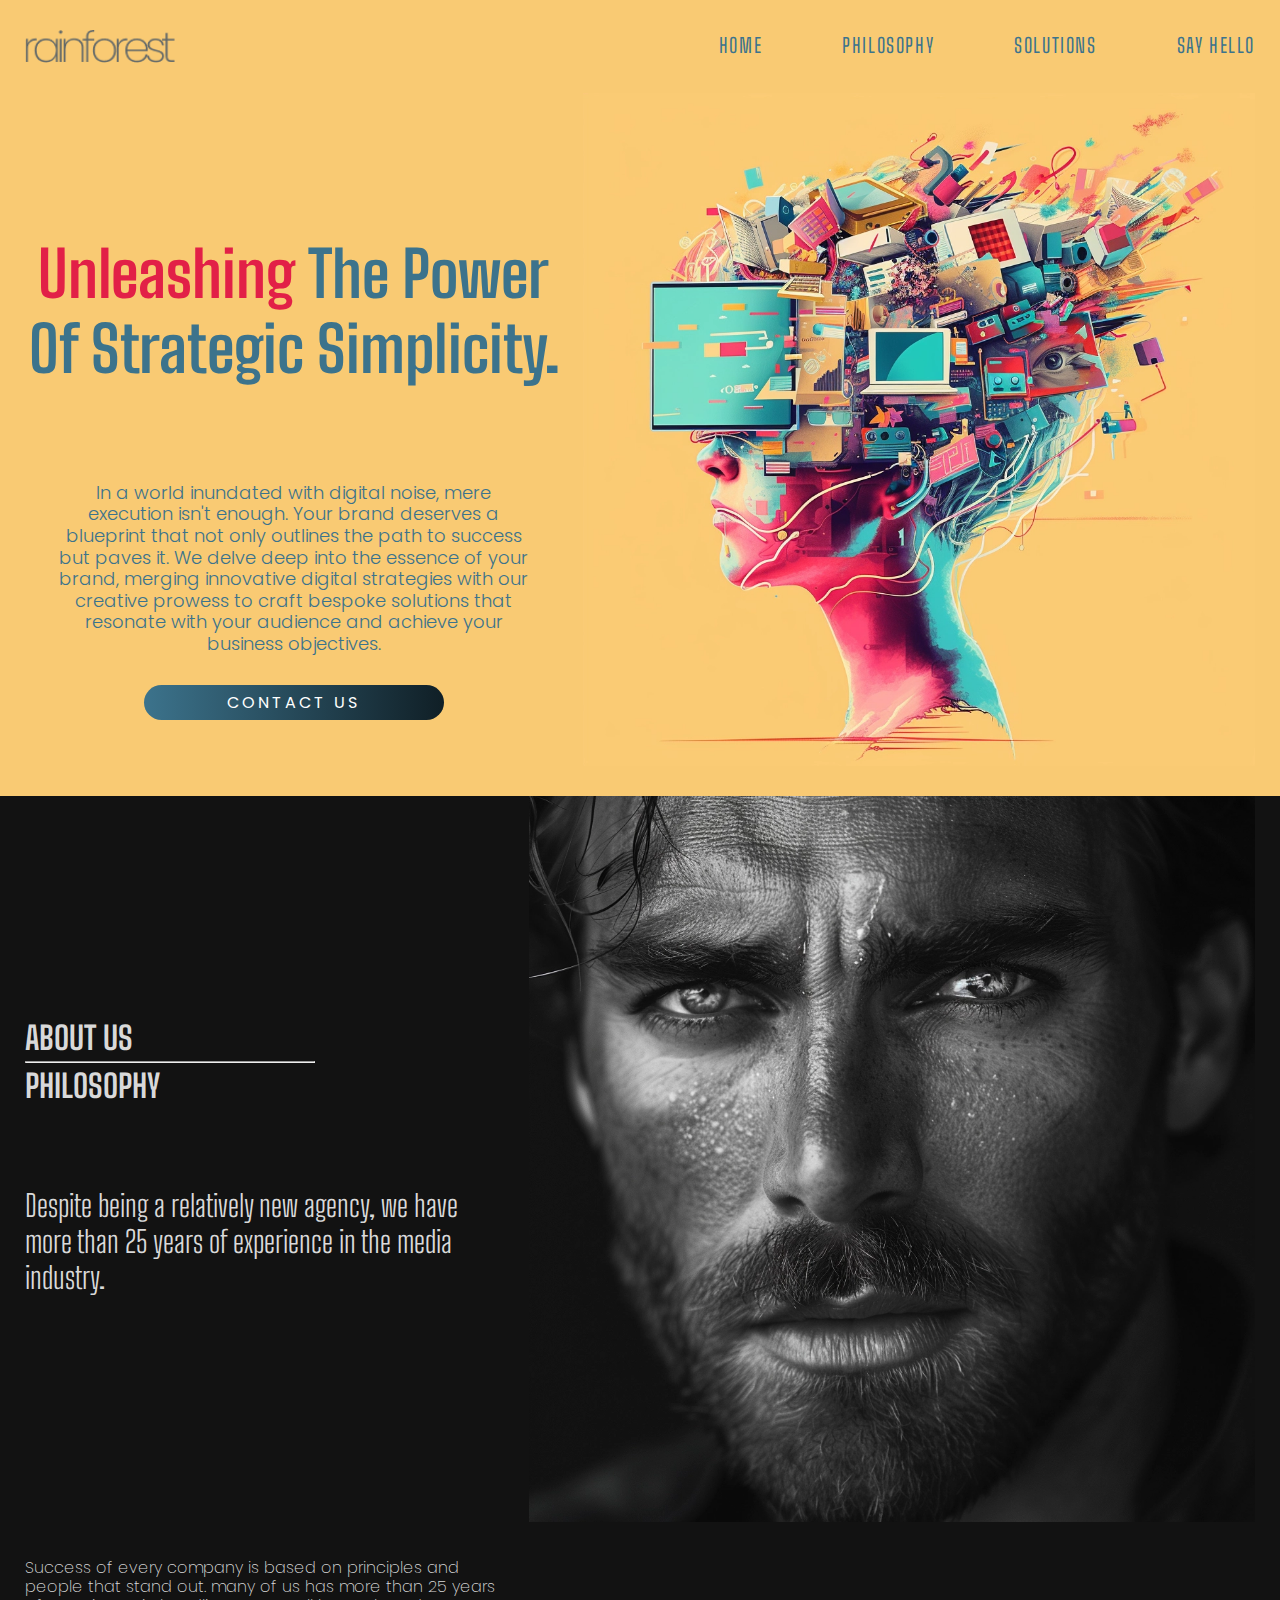
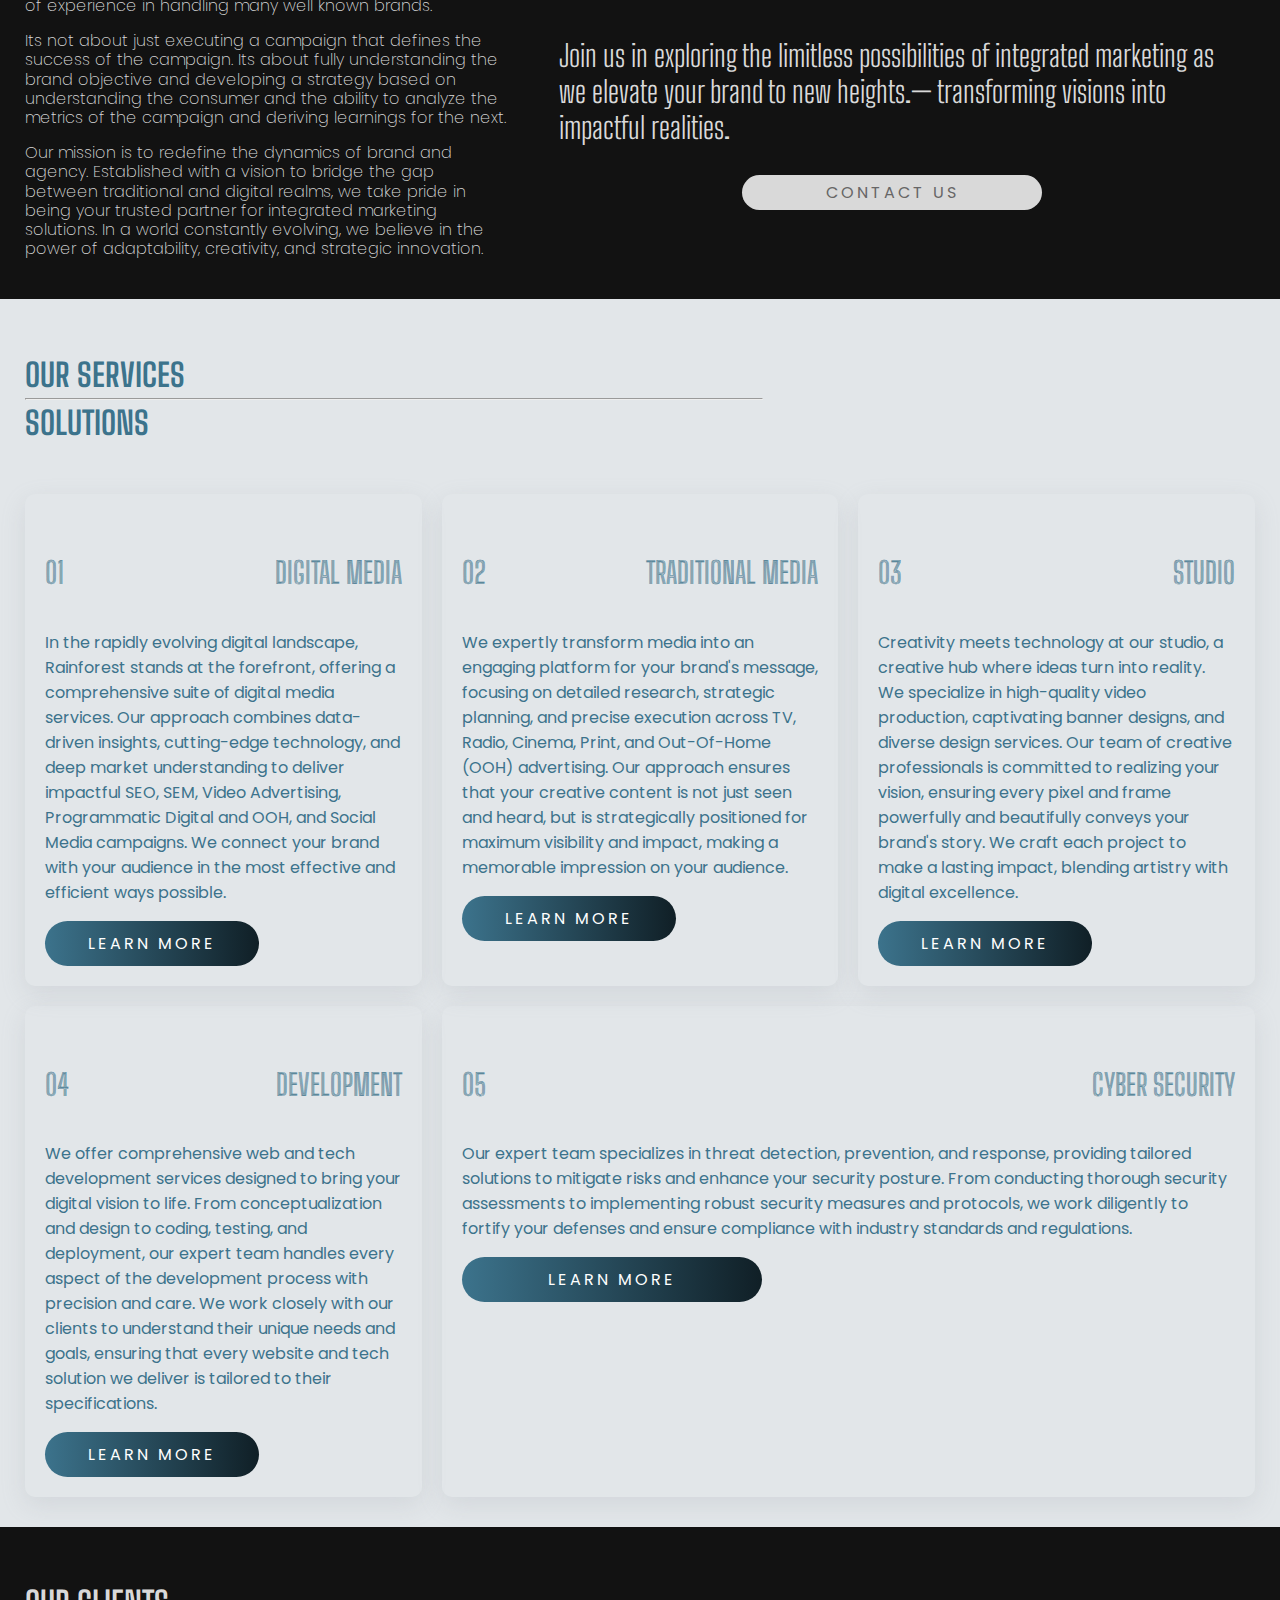
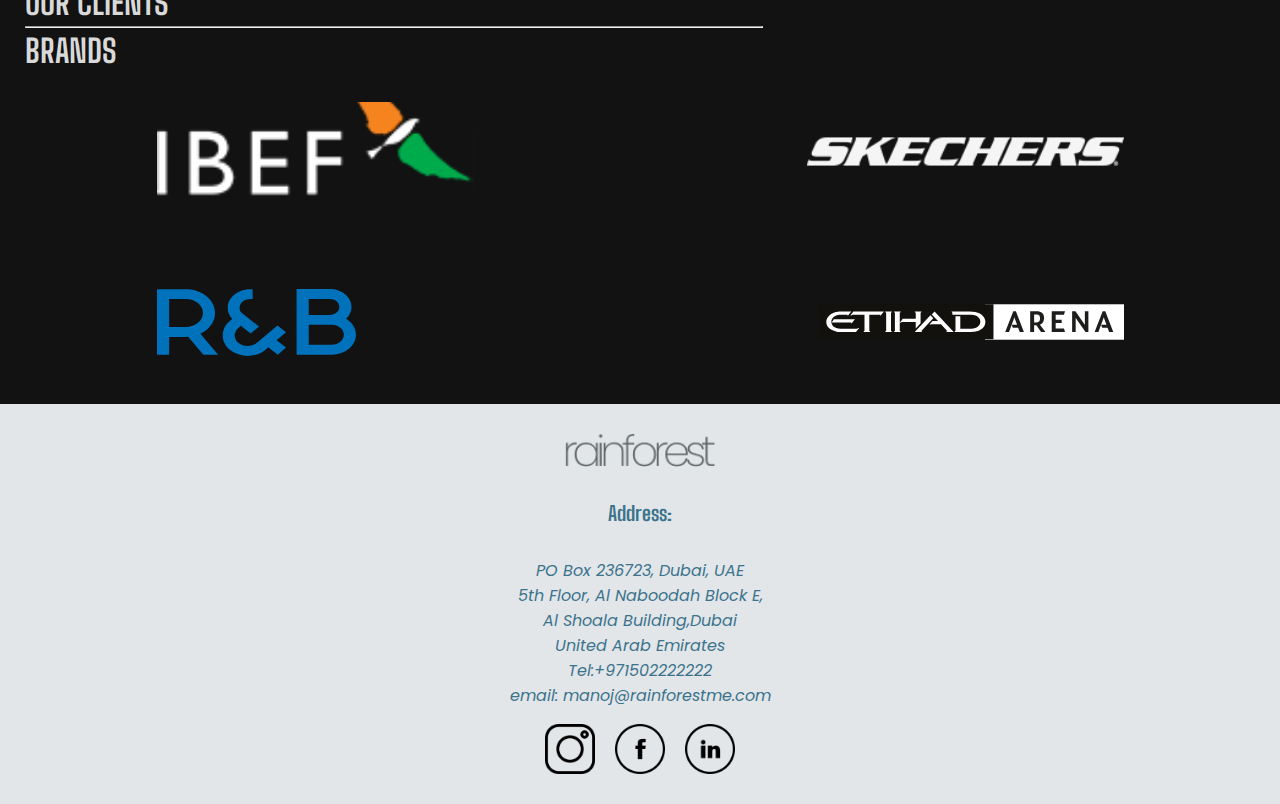
==== index.html @ cb3d77e9 "digital page has been updated" ====
<!DOCTYPE html>
<html lang="en">
  <head>
    <meta charset="UTF-8" />
    <meta name="viewport" content="width=device-width, initial-scale=1.0" />
    <title>Rainforest Agency</title>
    <link rel="stylesheet" href="style.css" />
    <script src="app.js" defer></script>
    <link rel="preconnect" href="https://fonts.googleapis.com" />
    <link rel="preconnect" href="https://fonts.gstatic.com" crossorigin />
    <link
      href="https://fonts.googleapis.com/css2?family=Big+Shoulders+Inline+Display:wght@100..900&family=Big+Shoulders+Stencil+Display:wght@100..900&family=Big+Shoulders+Text:wght@100..900&family=Poppins:ital,wght@0,100;0,200;0,300;0,400;0,500;0,600;0,700;0,800;0,900;1,100;1,200;1,300;1,400;1,500;1,600;1,700;1,800;1,900&display=swap"
      rel="stylesheet"
    />
  </head>
  <body>
    <section id="home-page">
      <nav class="header">
        <div class="logo">
          <img src="images/rainforestlogo.png" alt="Rainforest Agency Logo" />
        </div>
        <div class="navigation">
          <ul class="list">
            <li class="active"><a href="#home-page">Home</a></li>
            <li><a href="#about-page">Philosophy</a></li>
            <li><a href="#service-page">Solutions</a></li>
            <li><a href="#contact-page">Say Hello</a></li>
          </ul>
          <div class="action">
            <img class="menu" src="images/menu.png" alt="Menu Icon" />
            <img class="close" src="images/close.png" alt="Close Icon" />
          </div>
        </div>
      </nav>
      <main class="hero">
        <h1>
          <span class="special">unleashing</span> the power of strategic
          simplicity.
        </h1>
        <div class="hero-image">
          <img
            src="images/Hero.webp"
            alt="digital artistic head image of a person  in dark yellow background"
          />
        </div>
        <div class="hero-content">
          <p>
            In a world inundated with digital noise, mere execution isn't
            enough. Your brand deserves a blueprint that not only outlines the
            path to success but paves it. We delve deep into the essence of your
            brand, merging innovative digital strategies with our creative
            prowess to craft bespoke solutions that resonate with your audience
            and achieve your business objectives.
          </p>
          <a
            href="mailto:manoj@rainforestme.com,arun@rainforestme.com"
            class="btn"
            >Contact Us
          </a>
        </div>
      </main>
    </section>
    <section id="about-page">
      <div class="heading">
        <h2 class="subHeading">About Us</h2>
        <hr />
        <h3 class="subHeading1">PHILOSOPHY</h3>
      </div>

      <p class="boldPara paragraph paraOne">
        Despite being a relatively new agency, we have more than 25 years of
        experience in the media industry.
      </p>
      <div class="faceImage">
        <img src="images/profileabout.webp" alt="" />
      </div>
      <div class="left-content">
        <p class="noramlPara paragraph">
          Success of every company is based on principles and people that stand
          out. many of us has more than 25 years of experience in handling many
          well known brands.
        </p>
        <p class="noramlPara paragraph">
          Its not about just executing a campaign that defines the success of
          the campaign. Its about fully understanding the brand objective and
          developing a strategy based on understanding the consumer and the
          ability to analyze the metrics of the campaign and deriving learnings
          for the next.
        </p>
        <p class="noramlPara paragraph">
          Our mission is to redefine the dynamics of brand and agency.
          Established with a vision to bridge the gap between traditional and
          digital realms, we take pride in being your trusted partner for
          integrated marketing solutions. In a world constantly evolving, we
          believe in the power of adaptability, creativity, and strategic
          innovation.
        </p>
      </div>
      <div class="right-para">
        <p class="boldPara paragraph paraTwo">
          Join us in exploring the limitless possibilities of integrated
          marketing as we elevate your brand to new heights.— transforming
          visions into impactful realities.
        </p>
        <a
          href="mailto:manoj@rainforestme.com,arun@rainforestme.com"
          class="btn light aboutBtn"
          >Contact Us
        </a>
      </div>
    </section>
    <section id="service-page">
      <div class="heading sheading">
        <h2 class="subHeading">Our Services</h2>
        <hr />
        <h3 class="subHeading1">solutions</h3>
      </div>
      <div class="service digital">
        <h4><span>01</span> <span>Digital Media</span></h4>
        <p>
          In the rapidly evolving digital landscape, Rainforest stands at the
          forefront, offering a comprehensive suite of digital media services.
          Our approach combines data-driven insights, cutting-edge technology,
          and deep market understanding to deliver impactful SEO, SEM, Video
          Advertising, Programmatic Digital and OOH, and Social Media campaigns.
          We connect your brand with your audience in the most effective and
          efficient ways possible.
        </p>
        <a href="digital.html" class="btn btn-service">Learn More</a>
      </div>
      <div class="service traditional">
        <h4><span>02</span> <span>Traditional Media</span></h4>
        <p>
          We expertly transform media into an engaging platform for your brand's
          message, focusing on detailed research, strategic planning, and
          precise execution across TV, Radio, Cinema, Print, and Out-Of-Home
          (OOH) advertising. Our approach ensures that your creative content is
          not just seen and heard, but is strategically positioned for maximum
          visibility and impact, making a memorable impression on your audience.
        </p>
        <a href="traditional.html" class="btn btn-service">Learn More</a>
      </div>
      <div class="service studio">
        <h4><span>03</span> <span>Studio</span></h4>
        <p>
          Creativity meets technology at our studio, a creative hub where ideas
          turn into reality. We specialize in high-quality video production,
          captivating banner designs, and diverse design services. Our team of
          creative professionals is committed to realizing your vision, ensuring
          every pixel and frame powerfully and beautifully conveys your brand's
          story. We craft each project to make a lasting impact, blending
          artistry with digital excellence.
        </p>
        <a href="studio.html" class="btn btn-service">Learn More</a>
      </div>
      <div class="service development">
        <h4><span>04</span> <span>Development</span></h4>
        <p>
          We offer comprehensive web and tech development services designed to
          bring your digital vision to life. From conceptualization and design
          to coding, testing, and deployment, our expert team handles every
          aspect of the development process with precision and care. We work
          closely with our clients to understand their unique needs and goals,
          ensuring that every website and tech solution we deliver is tailored
          to their specifications.
        </p>
        <a href="development.html" class="btn btn-service">Learn More</a>
      </div>
      <div class="service cyber">
        <h4><span>05</span> <span>Cyber Security</span></h4>
        <p>
          Our expert team specializes in threat detection, prevention, and
          response, providing tailored solutions to mitigate risks and enhance
          your security posture. From conducting thorough security assessments
          to implementing robust security measures and protocols, we work
          diligently to fortify your defenses and ensure compliance with
          industry standards and regulations.
        </p>
        <a href="cyber.html" class="btn btn-service">Learn More</a>
      </div>
    </section>
    <section id="client-page">
      <h2 class="subHeading">Our Clients</h2>
      <hr />
      <h3 class="subHeading1">Brands</h3>
      <div class="images">
        <img src="images/IBEF.svg" alt="ibef logo" />
        <img src="images/Skechers.svg" alt="sketchers logo" />
        <img src="images/R&B.svg" alt="R&B logo" />
        <img src="images/E Arena.svg" alt="etihad Arena logo" />
      </div>
    </section>
    <footer id="contact-page">
      <div class="logo">
        <img src="images/rainforestlogo.png" alt="Rainforest Agency Logo" />
      </div>
      <address>
        <h5>Address:</h5>
        <p>
          PO Box 236723, Dubai, UAE<br />
          5th Floor, Al Naboodah Block E,<br />
          Al Shoala Building,Dubai<br />
          United Arab Emirates<br />
          Tel:+971502222222<br />
          email: manoj@rainforestme.com
        </p>
      </address>
      <div class="social">
        <img src="images/instagram.png" alt="Instagram icon " />
        <img src="images/facebook.png" alt="facebook icon" />
        <img src="images/linkedin.png" alt="linkedIn icon" />
      </div>
    </footer>
  </body>
</html>
---- style.css ----
:root {
  --homePageBgClr: #f9ca73;
  --primaryffClr: #3c738c;
  --generalBgClr: #e2e6e9;
  --buttonClr: linear-gradient(90deg, #3c738c, #101f26);
  --spacialffClr: #763f41;
  --aboutffClr: #d9d9d9;
  --aboutBgClr: #121212;
  --newPageBg: #222529;
  --newPageBgVar: #272a2d;
  --newGreen: #0bc5af;
}

*,
*::after,
*::before {
  box-sizing: border-box;
  /* border: 1px solid red; */
}

html {
  scroll-behavior: smooth;
  font-size: 62.5%;
}

body {
  font-family: "Poppins", sans-serif;
  font-size: 1.6rem;
  color: var(--primaryffClr);
  margin: 0;
  padding: 0;
}

img {
  width: 100%;
  max-width: 100%;
  display: block;
  height: auto;
}

h1,
h2,
h3,
h4,
h5 {
  font-family: "Big Shoulders Text", sans-serif;
}
/* header section*/

#home-page {
  background-color: var(--homePageBgClr);
  padding: 3rem 2.5rem;
}

.close {
  display: none;
}

.logo img {
  width: 15rem;
  filter: invert(0.7);
}

.menu,
.close {
  width: 3rem;
  filter: invert(0.7);
}
.header {
  display: flex;
  justify-content: space-between;
  align-items: center;
}

/*navigation section*/

.list {
  display: flex;
  list-style: none;
  flex-direction: column;
  align-items: center;
  justify-content: center;
  gap: 2.5rem;
  margin: 0;
  padding: 0;
  position: fixed;
  width: 50%;
  height: 100vh;
  top: 0;
  right: 0;
  z-index: 2;
  background-color: var(--generalBgClr);
  right: -50%;
  transition: 0.5s ease-in-out;
}

.list li a {
  text-decoration: none;
  text-transform: uppercase;
  color: var(--primaryffClr);
  font-family: "Big Shoulders Text", sans-serif;
  font-weight: 400;
  font-size: 2rem;
  letter-spacing: 1.6px;
}

.open .list {
  transform: translateX(-100%);
}

.open .action .menu {
  display: none;
}

.open .action .close {
  display: flex;
  position: fixed;
  z-index: 2;
  right: 3rem;
  top: 3rem;
}

/* hero section */
.hero {
  display: grid;
  grid-template-columns: 1fr;
  gap: 2rem;
  margin-top: 3rem;
  justify-content: center;
  align-items: center;
}

.hero h1 {
  font-size: 3rem;
  text-align: center;
  text-transform: capitalize;
}

.hero p {
  text-align: center;
  font-size: 1.6rem;
  line-height: 1.2;
  font-weight: 300;
}

.special {
  color: #e22047;
}

.btn {
  display: block;
  margin: 0 auto;
  text-align: center;
  text-decoration: none;
  text-transform: uppercase;
  background: var(--buttonClr);
  border-radius: 5rem;
  padding: 0.5rem 2rem;
  color: #fff;
  width: 100%;
  max-width: 30rem;
  letter-spacing: 0.3rem;
}

/* aboutUs - section */

#about-page {
  padding: 0 2.5rem 2.5rem 2.5rem;
  background-color: var(--aboutUsBgClr);
  color: var(--aboutffClr);
  background-color: var(--aboutBgClr);
  display: grid;
  grid-template-columns: 1fr;
}

.light {
  background: var(--aboutffClr);
  color: #676666;
}
.subHeading {
  margin-bottom: 0;
  text-transform: uppercase;
  font-size: 3.2rem;
}
hr {
  margin: 4px 0;
  width: 60%;
}

.subHeading1 {
  margin-top: 0;
  text-transform: uppercase;
  font-size: 3.2rem;
}

.boldPara {
  font-size: 2.4rem;
  font-weight: 300;
  line-height: 1.2;
  font-family: "Big Shoulders Text", sans-serif;
}

.noramlPara {
  font-size: 1.6rem;
  line-height: 1.2;
  font-weight: 200;
}

/* services section */

#service-page {
  padding: 3rem 2.5rem;
  background-color: var(--generalBgClr);
}
.service {
  /* box-shadow: #b5daeb 2.4px 2.4px 3.2px; */
  box-shadow: rgba(149, 157, 165, 0.2) 0px 8px 24px;
  padding: 2rem;
  border-radius: 10px;
}
.service h4 {
  font-size: 3rem;
  text-transform: uppercase;
  font-family: "Big Shoulders Inline Display", sans-serif;
  display: flex;
  justify-content: space-between;
  align-items: center;
  font-weight: 600;
}
.btn-service {
  margin-left: 0;
  padding: 1rem 1.5rem;
}

/* clients section */

#client-page {
  padding: 3rem 2.5rem;
  background-color: var(--aboutBgClr);
  color: var(--aboutffClr);
}
.images {
  display: grid;
  grid-template-columns: 1fr;
  align-items: center;
  justify-content: center;

  gap: 7rem;
}
.images img {
  max-width: 317px;
  justify-self: center;
}

/* footer section */
footer {
  text-align: center;
  padding: 3rem 2.5rem;
  background-color: var(--generalBgClr);
}
.digitalPage footer {
  background-color: var(--newPageBgVar);
}
.logo img {
  margin: 0 auto;
  position: relative;
  z-index: 1;
}

h5 {
  font-size: 2rem;
  font-style: normal;
}

.social {
  display: flex;
  justify-content: center;
  gap: 2rem;
}

.social img {
  width: 50px;
}

/* digital marketing services page  */

/* Page header */
.digitalPage {
  background-color: var(--newPageBg);
  padding: 3rem 2.5rem;
  color: var(--aboutffClr);
}
/* Digital Page */

#digital {
  padding-top: 3rem 2.5rem;
}
.intro {
  display: grid;
  grid-template-columns: 1fr;
}
.intro .num {
  font-size: 9rem;
  font-family: "Big Shoulders Inline Display", sans-serif;
  color: var(--newGreen);
}
.intro .main-h1 {
  display: block;
  font-size: 3.2rem;
}
.intro .para {
  font-size: 1.6rem;
}
.digi-img img {
  border-radius: 0 0 50% 50%;
  border: 1rem solid var(--generalBgClr);
}
#digital hr {
  width: 100%;
  height: 18px;
  border: 0;
  background-color: var(--newGreen);
  border-radius: 10px;
  margin-top: 3rem;
}
.contents {
  display: grid;
  grid-template-columns: 1fr;
  gap: 2rem;
}
.page-subHeading img {
  width: 70px;
  fill: var(--newGreen);
}
.page-subHeading {
  display: flex;
  gap: 3rem;
}
.content {
  background-color: var(--newPageBgVar);
  display: flex;
  flex-direction: column;
  gap: 2rem;
  padding: 1.5rem;
}

/* Traditional advertising services page  */

/* Page header */
.traditionalPage {
  background-color: var(--generalBgClr);
  padding: 3rem 2.5rem;
}

/* Traditional  Page */
#traditionalPage {
  padding-top: 3rem;
  display: grid;
  grid-template-columns: 1fr;
}
.btn-back {
  grid-row: 5/6;
  margin: 2rem auto;
}
.traditional-subHeading img {
  width: 6rem;
}
.traditional-content {
  box-shadow: rgba(149, 157, 165, 0.2) 0px 8px 24px;
  padding: 2rem;
}
.traditional-subHeading {
  display: flex;
  gap: 2rem;
}
#traditionalPage h1 {
  display: flex;
  justify-content: space-between;
}

/* studio page section */
/* Page header */
.studioPage {
  background-color: var(--generalBgClr);
  padding: 3rem 2.5rem;
}

/* Studio Page */
#studio {
  padding-top: 3rem;
  display: grid;
  grid-template-columns: 1fr;
}
.btn-back {
  grid-row: 5/6;
  margin: 2rem auto;
}

.studio-content {
  box-shadow: rgba(149, 157, 165, 0.2) 0px 8px 24px;
  padding: 2rem;
}

#studio h1 {
  display: flex;
  justify-content: space-between;
}

/* tech development section */

/* Page header */
.developmentPage {
  background-color: var(--generalBgClr);
  padding: 3rem 2.5rem;
}

/* techdevlopment page */
#development {
  padding-top: 3rem;
  display: grid;
  grid-template-columns: 1fr;
}
.btn-back {
  grid-row: 5/6;
  margin: 2rem auto;
}

.development-content {
  box-shadow: rgba(149, 157, 165, 0.2) 0px 8px 24px;
  padding: 2rem;
}

#development h1 {
  display: flex;
  justify-content: space-between;
}

/* cyber security page  */
/* Page header */
.cyberPage {
  background-color: var(--generalBgClr);
  padding: 3rem 2.5rem;
}

/* techdevlopment page */
#cyber {
  padding-top: 3rem;
  display: grid;
  grid-template-columns: 1fr;
}
.btn-back {
  grid-row: 5/6;
  margin: 2rem auto;
}

.cyber-content {
  box-shadow: rgba(149, 157, 165, 0.2) 0px 8px 24px;
  padding: 2rem;
}

#cyber h1 {
  display: flex;
  justify-content: space-between;
}
/* media queries */

@media screen and (min-width: 768px) {
  /* hero section */
  .action .menu {
    display: none;
  }
  .hero-image {
    max-width: 70%;
    margin: 0 auto;
  }
  .list {
    flex-direction: row;
    align-items: center;
    justify-content: center;
    gap: 2.5rem;
    margin: 0;
    padding: 0;
    position: static;
    width: 100%;
    height: 0;
    background-color: transparent;
  }
  .digitalPage .list li a {
    color: var(--newGreen);
  }
  .hero h1 {
    font-size: 4.5rem;
  }
  .hero p {
    font-size: 1.8rem;
    padding: 3rem;
    margin: 0;
  }
  /* about section */
  #about-page {
    grid-template-columns: 1fr 1.5fr;
    gap: 2rem;
  }
  .faceImage {
    grid-column: 2/3;
    grid-row: 1/3;
  }
  .aboutBtn {
    grid-column: 1/2;
    grid-row: 3/4;
  }
  .boldPara {
    font-size: 3rem;
  }
  .right-para {
    align-self: center;
  }
  /* services section */
  #service-page {
    display: grid;
    grid-template-columns: repeat(2, 1fr);
    gap: 2rem;
  }
  .sheading {
    grid-column: 1/-1;
  }

  .cyber {
    grid-column: 1/-1;
  }
  /* client section */

  .images {
    display: grid;
    grid-template-columns: repeat(2, 1fr);
  }
  /* digital marketing services 768px size */
  .intro {
    grid-template-columns: 1fr 1fr;
    gap: 2rem;
  }
  .para {
    grid-column: 1/2;
    justify-content: center;
    align-items: center;
  }
  .digi-img {
    grid-column: 2/3;
    grid-row: 1/3;
    padding-top: 5rem;
  }
  .digi-img img {
    border-radius: 0 100px 0 100px;
    border: 1rem solid var(--generalBgClr);
  }

  .contents {
    grid-template-columns: 1fr 1fr;
    margin-top: 3rem;
  }
  .analytics {
    grid-column: 1/-1;
  }

  /* traditional media page 768px */
  #traditionalPage {
    grid-template-columns: 1fr 1fr;
    grid-template-rows: 0.3fr, 1fr, 5fr 1fr;
    gap: 2rem;
  }
  #traditional p {
    grid-column: 1/2;
  }
  .traditional-img {
    grid-column: 2/3;
    grid-row: 1/3;
  }
  .traditional-contents {
    grid-column: 1/-1;
    grid-row: 3/4;
    display: grid;
    grid-template-columns: repeat(2, 1fr);
    gap: 2rem;
  }

  #traditional btn {
    grid-column: 1/-1;
  }
  .print {
    grid-column: 1/-1;
  }
  /* studio page 768px */
  #studio-page {
    grid-template-columns: 1fr 1fr;
  }
}

@media screen and (min-width: 1024px) {
  /* navigation */
  .list {
    gap: 8rem;
  }
  .hero {
    grid-template-columns: 1fr 1.25fr;
  }
  .hero h1 {
    font-size: 6.3rem;
    margin: 5rem auto;
  }
  .hero-image {
    grid-column: 2/3;
    grid-row: 1/3;
    max-width: 100%;
  }
  .btn {
    width: 60%;
  }
  /* digital marketing services 1240px size */
  .intro h1 {
    padding-top: 2rem;
  }
  .contents {
    grid-template-columns: 1fr 1fr 1fr;
    margin-top: 3rem;
  }

  .pooh {
    grid-column: 1/-1;
    grid-row: 2/3;
  }
  .analytics {
    grid-column: 3/4;
    grid-row: 3/4;
  }

  /* aboutus section */
  .right-para {
    padding-inline: 3rem;
  }
  /* traditional media 1240px */
  .traditional-contents {
    grid-column: 1/-1;
    grid-row: 3/4;
    display: grid;
    grid-template-columns: repeat(3, 1fr);
    grid-template-rows: 1fr 1fr;
    gap: 2rem;
  }
  .print {
    grid-column: 2/4;
    grid-row: 2/3;
  }
  .digi-img {
    /* max-width: 80%; */
    margin: 0 auto;
  }
  .digi-para {
    font-size: 1.4rem;
  }
}

@media screen and (min-width: 1240px) {
  /* hero section */
  .hero h1 {
    align-self: end;
    margin-bottom: 0;
  }
  .hero p {
    align-self: start;
  }
  /* about US section */
  .heading {
    align-self: end;
  }
  /* services section */
  #service-page {
    grid-template-columns: repeat(3, 1fr);
  }
  .cyber {
    grid-column: 2/4;
    grid-row: 3/4;
  }
}

@media screen and (min-width: 1440px) {
  /* hero section */
  .hero-content {
    align-self: start;
    margin-top: 0;
  }
  /* digital marketing page */
  .contents {
    grid-template-columns: repeat(4, 1fr);
  }
  .pooh {
    grid-column: 1/3;
    grid-row: 2/3;
  }
  .analytics {
    grid-column: 4/5;
    grid-row: 2/3;
  }
  .intro h1 {
    align-self: end;
  }
}
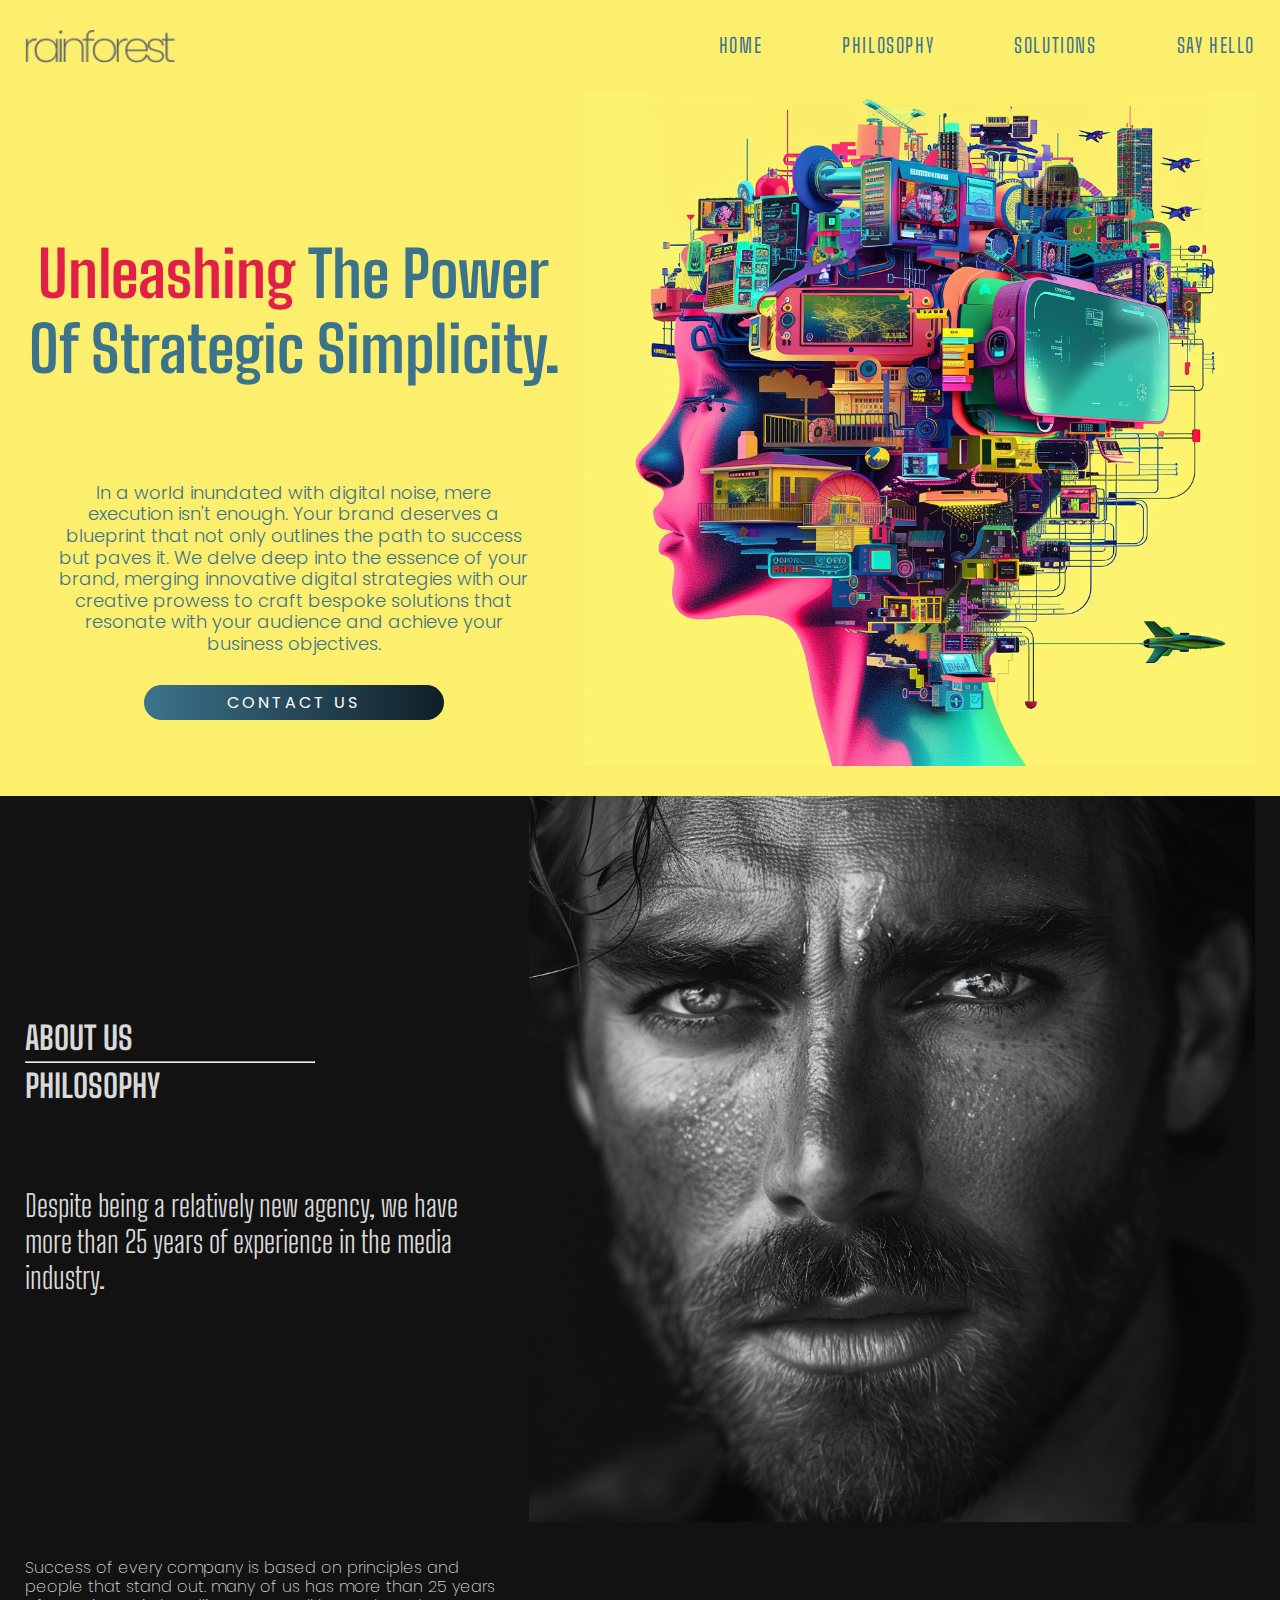
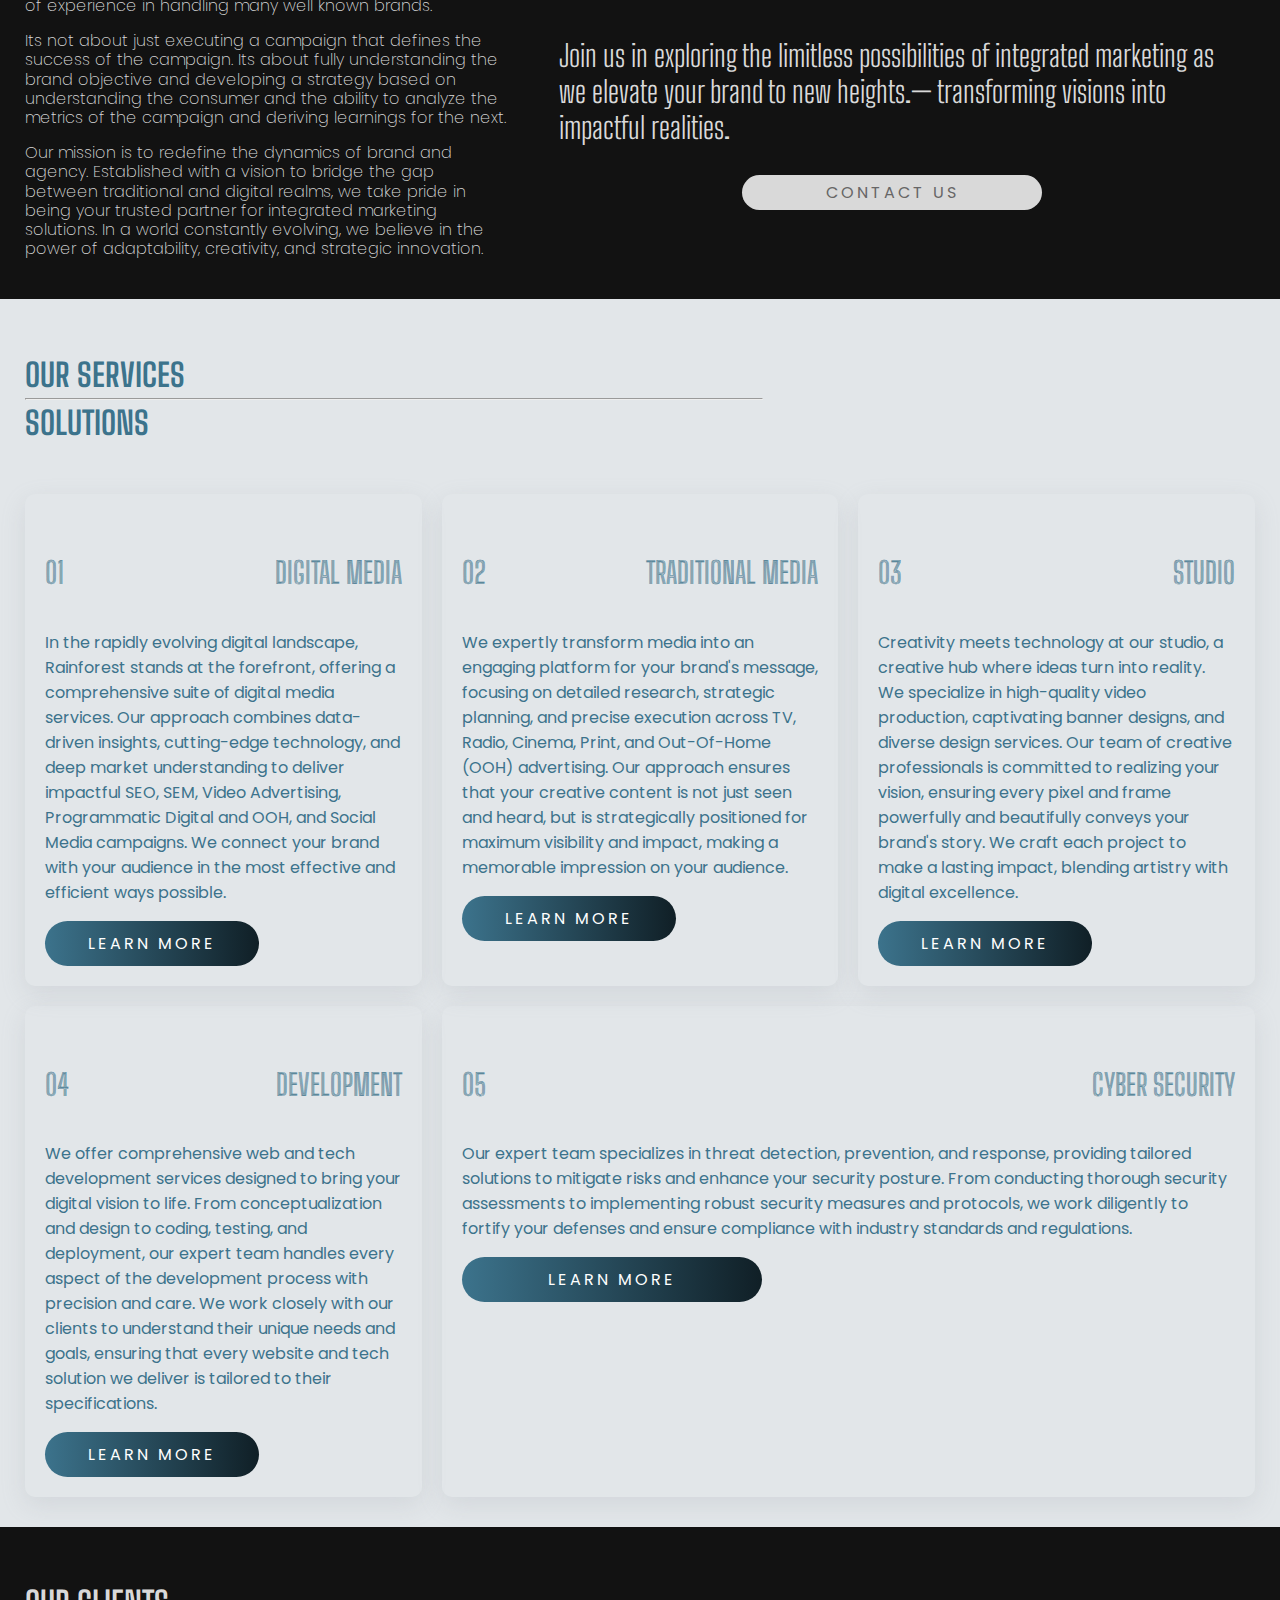
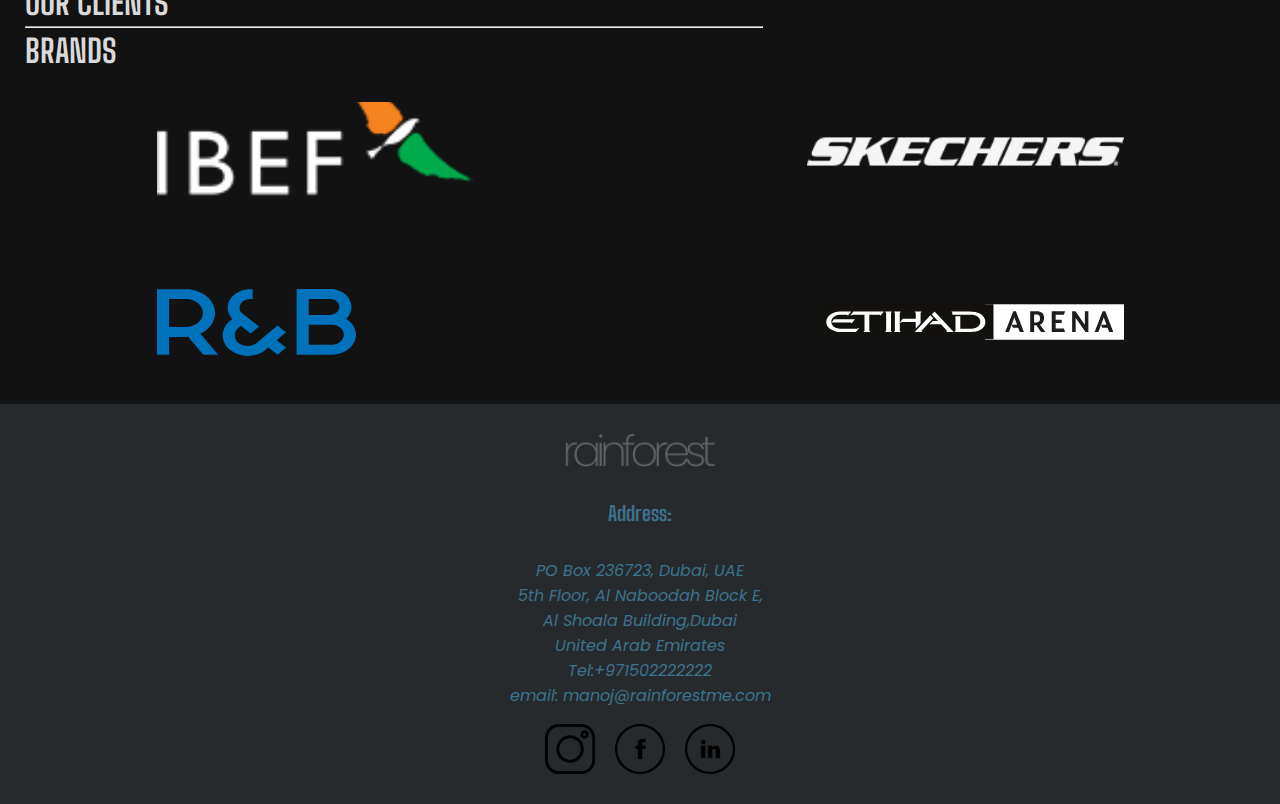
==== commit 863a5ac1: "updated media query" ====
--- a/index.html
+++ b/index.html
@@ -39,7 +39,7 @@
         </h1>
         <div class="hero-image">
           <img
-            src="images/Hero.webp"
+            src="images/hero v5.png"
             alt="digital artistic head image of a person  in dark yellow background"
           />
         </div>
@@ -190,7 +190,7 @@
         <img src="images/E Arena.svg" alt="etihad Arena logo" />
       </div>
     </section>
-    <footer id="contact-page">
+    <footer id="contact-page" class="footer">
       <div class="logo">
         <img src="images/rainforestlogo.png" alt="Rainforest Agency Logo" />
       </div>
--- a/style.css
+++ b/style.css
@@ -1,5 +1,5 @@
 :root {
-  --homePageBgClr: #f9ca73;
+  --homePageBgClr: #fcef6e;
   --primaryffClr: #3c738c;
   --generalBgClr: #e2e6e9;
   --buttonClr: linear-gradient(90deg, #3c738c, #101f26);
@@ -253,13 +253,14 @@
 }
 
 /* footer section */
-footer {
+
+#contact-page {
+  background-color: var(--newPageBgVar);
+}
+.footer {
   text-align: center;
   padding: 3rem 2.5rem;
   background-color: var(--generalBgClr);
-}
-.digitalPage footer {
-  background-color: var(--newPageBgVar);
 }
 .logo img {
   margin: 0 auto;
@@ -315,7 +316,11 @@
   border-radius: 0 0 50% 50%;
   border: 1rem solid var(--generalBgClr);
 }
-#digital hr {
+#digital hr,
+#traditionalPage hr,
+#studio hr,
+#development hr,
+#cyber hr {
   width: 100%;
   height: 18px;
   border: 0;
@@ -327,6 +332,7 @@
   display: grid;
   grid-template-columns: 1fr;
   gap: 2rem;
+  margin-top: 2rem;
 }
 .page-subHeading img {
   width: 70px;
@@ -348,120 +354,132 @@
 
 /* Page header */
 .traditionalPage {
-  background-color: var(--generalBgClr);
-  padding: 3rem 2.5rem;
+  background-color: var(--newPageBg);
+  padding: 3rem 2.5rem;
+  color: var(--aboutffClr);
 }
 
 /* Traditional  Page */
 #traditionalPage {
-  padding-top: 3rem;
-  display: grid;
-  grid-template-columns: 1fr;
-}
-.btn-back {
-  grid-row: 5/6;
-  margin: 2rem auto;
-}
-.traditional-subHeading img {
-  width: 6rem;
-}
-.traditional-content {
-  box-shadow: rgba(149, 157, 165, 0.2) 0px 8px 24px;
-  padding: 2rem;
-}
-.traditional-subHeading {
-  display: flex;
-  gap: 2rem;
-}
-#traditionalPage h1 {
-  display: flex;
-  justify-content: space-between;
+  padding-top: 3rem 2.5rem;
+  display: grid;
+  grid-template-columns: 1fr;
+}
+.traditional-img img {
+  border-radius: 0 0 50% 50%;
+  border: 1rem solid var(--generalBgClr);
 }
 
 /* studio page section */
 /* Page header */
 .studioPage {
-  background-color: var(--generalBgClr);
+  background-color: var(--newPageBg);
   padding: 3rem 2.5rem;
 }
 
 /* Studio Page */
+.studioPage {
+  background-color: var(--newPageBg);
+  padding: 3rem 2.5rem;
+  color: var(--aboutffClr);
+}
+
+/*studio page*/
 #studio {
-  padding-top: 3rem;
-  display: grid;
-  grid-template-columns: 1fr;
-}
-.btn-back {
-  grid-row: 5/6;
-  margin: 2rem auto;
-}
-
-.studio-content {
-  box-shadow: rgba(149, 157, 165, 0.2) 0px 8px 24px;
-  padding: 2rem;
-}
-
-#studio h1 {
-  display: flex;
-  justify-content: space-between;
+  padding-top: 3rem 2.5rem;
+  display: grid;
+  grid-template-columns: 1fr;
+}
+
+.studio-img img {
+  border-radius: 0 0 50% 50%;
+  border: 1rem solid var(--generalBgClr);
+  object-fit: cover;
+}
+.studio-img {
+  height: 100%;
+}
+
+#studio .page-subHeading {
+  display: flex;
+  flex-direction: column;
+}
+#studio .page-subHeading img {
+  object-fit: cover;
+  border-radius: 0 50% 0 50%;
+  width: 100%;
 }
 
 /* tech development section */
 
 /* Page header */
+
+/* Studio Page */
 .developmentPage {
-  background-color: var(--generalBgClr);
-  padding: 3rem 2.5rem;
-}
-
-/* techdevlopment page */
+  background-color: var(--newPageBg);
+  padding: 3rem 2.5rem;
+  color: var(--aboutffClr);
+}
+
+/*studio page*/
 #development {
-  padding-top: 3rem;
-  display: grid;
-  grid-template-columns: 1fr;
-}
-.btn-back {
-  grid-row: 5/6;
-  margin: 2rem auto;
-}
-
-.development-content {
-  box-shadow: rgba(149, 157, 165, 0.2) 0px 8px 24px;
-  padding: 2rem;
-}
-
-#development h1 {
-  display: flex;
-  justify-content: space-between;
+  padding-top: 3rem 2.5rem;
+  display: grid;
+  grid-template-columns: 1fr;
+}
+
+.development-img img {
+  border-radius: 0 0 50% 50%;
+  border: 1rem solid var(--generalBgClr);
+  object-fit: cover;
+}
+.development-img {
+  height: 100%;
+}
+
+#development .page-subHeading {
+  display: flex;
+  flex-direction: column;
+}
+#development .page-subHeading img {
+  object-fit: cover;
+  border-radius: 0 50% 0 50%;
+  width: 100%;
 }
 
 /* cyber security page  */
 /* Page header */
 .cyberPage {
-  background-color: var(--generalBgClr);
-  padding: 3rem 2.5rem;
+  background-color: var(--newPageBg);
+  padding: 3rem 2.5rem;
+  color: var(--aboutffClr);
 }
 
 /* techdevlopment page */
 #cyber {
-  padding-top: 3rem;
-  display: grid;
-  grid-template-columns: 1fr;
-}
-.btn-back {
-  grid-row: 5/6;
-  margin: 2rem auto;
-}
-
-.cyber-content {
-  box-shadow: rgba(149, 157, 165, 0.2) 0px 8px 24px;
-  padding: 2rem;
-}
-
-#cyber h1 {
-  display: flex;
-  justify-content: space-between;
-}
+  padding-top: 3rem 2.5rem;
+  display: grid;
+  grid-template-columns: 1fr;
+}
+.cyber-img img {
+  border-radius: 0 0 50% 50%;
+  border: 1rem solid var(--generalBgClr);
+  object-fit: cover;
+}
+.cyber-img {
+  height: 100%;
+}
+
+#cyber .page-subHeading {
+  display: flex;
+  flex-direction: column;
+}
+#cyber .page-subHeading img {
+  object-fit: cover;
+  border-radius: 0 50% 0 50%;
+  width: 100%;
+}
+
 /* media queries */
 
 @media screen and (min-width: 768px) {
@@ -491,6 +509,9 @@
   .hero h1 {
     font-size: 4.5rem;
   }
+  .intro h1 {
+    align-self: end;
+  }
   .hero p {
     font-size: 1.8rem;
     padding: 3rem;
@@ -514,6 +535,9 @@
   }
   .right-para {
     align-self: center;
+  }
+  .heading {
+    align-self: end;
   }
   /* services section */
   #service-page {
@@ -563,28 +587,14 @@
   }
 
   /* traditional media page 768px */
-  #traditionalPage {
-    grid-template-columns: 1fr 1fr;
-    grid-template-rows: 0.3fr, 1fr, 5fr 1fr;
-    gap: 2rem;
-  }
-  #traditional p {
-    grid-column: 1/2;
-  }
   .traditional-img {
     grid-column: 2/3;
     grid-row: 1/3;
-  }
-  .traditional-contents {
-    grid-column: 1/-1;
-    grid-row: 3/4;
-    display: grid;
-    grid-template-columns: repeat(2, 1fr);
-    gap: 2rem;
-  }
-
-  #traditional btn {
-    grid-column: 1/-1;
+    padding-top: 5rem;
+  }
+  .traditional-img img {
+    border-radius: 0 100px 0 100px;
+    border: 1rem solid var(--generalBgClr);
   }
   .print {
     grid-column: 1/-1;
@@ -593,7 +603,39 @@
   #studio-page {
     grid-template-columns: 1fr 1fr;
   }
-}
+  #studio .btn-back {
+    grid-column: 1/-1;
+  }
+
+  .studio-img {
+    grid-column: 2/3;
+    grid-row: 1/3;
+    padding-top: 5rem;
+}
+
+/* development section */
+
+.development-img {
+  grid-column: 2/3;
+  grid-row: 1/3;
+  padding-top: 5rem;
+}
+#development .btn-back {
+  grid-column: 1/-1;
+  grid-row: 3/4;
+}
+/* cyber section */
+.cyber-img {
+  grid-column: 2/3;
+  grid-row: 1/3;
+  padding-top: 5rem;
+}
+#cyber .btn-back {
+  grid-column: 1/-1;
+  grid-row: 3/4;
+}
+
+
 
 @media screen and (min-width: 1024px) {
   /* navigation */
@@ -700,7 +742,4 @@
     grid-column: 4/5;
     grid-row: 2/3;
   }
-  .intro h1 {
-    align-self: end;
-  }
-}
+}
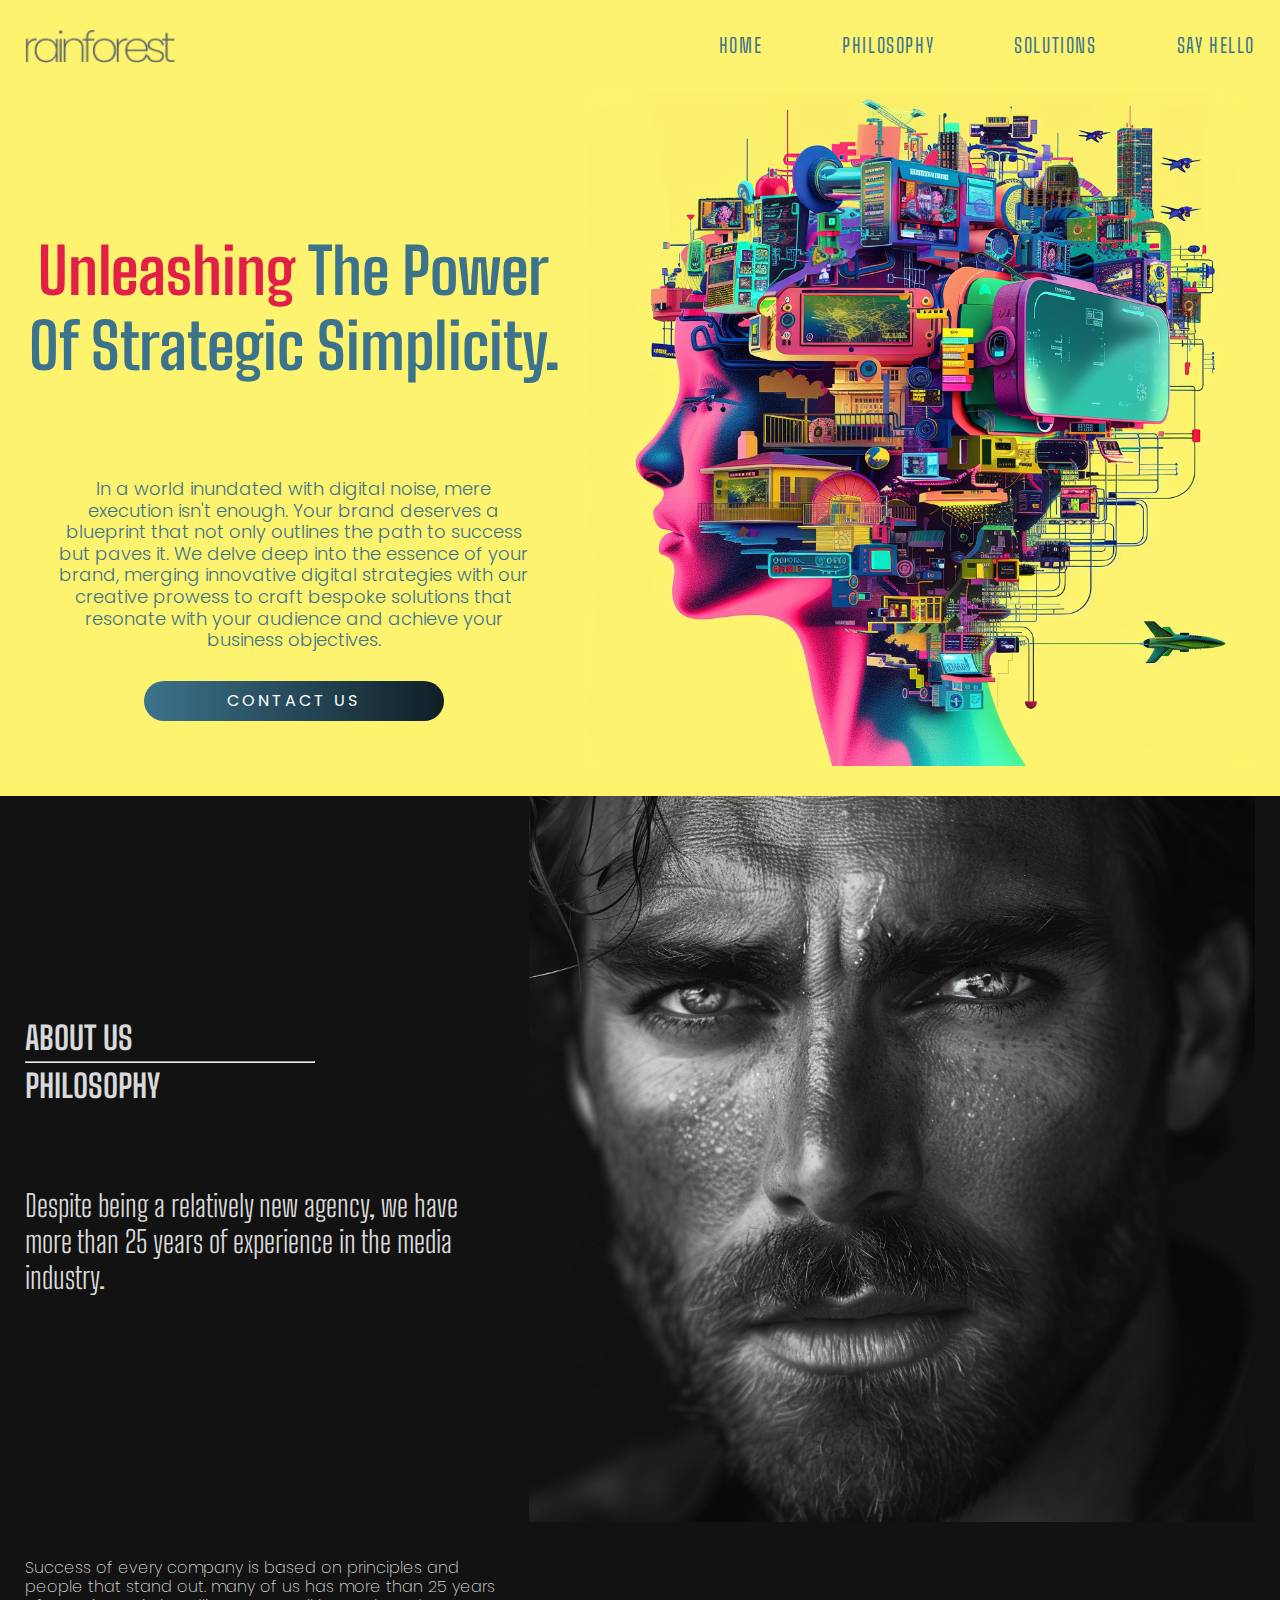
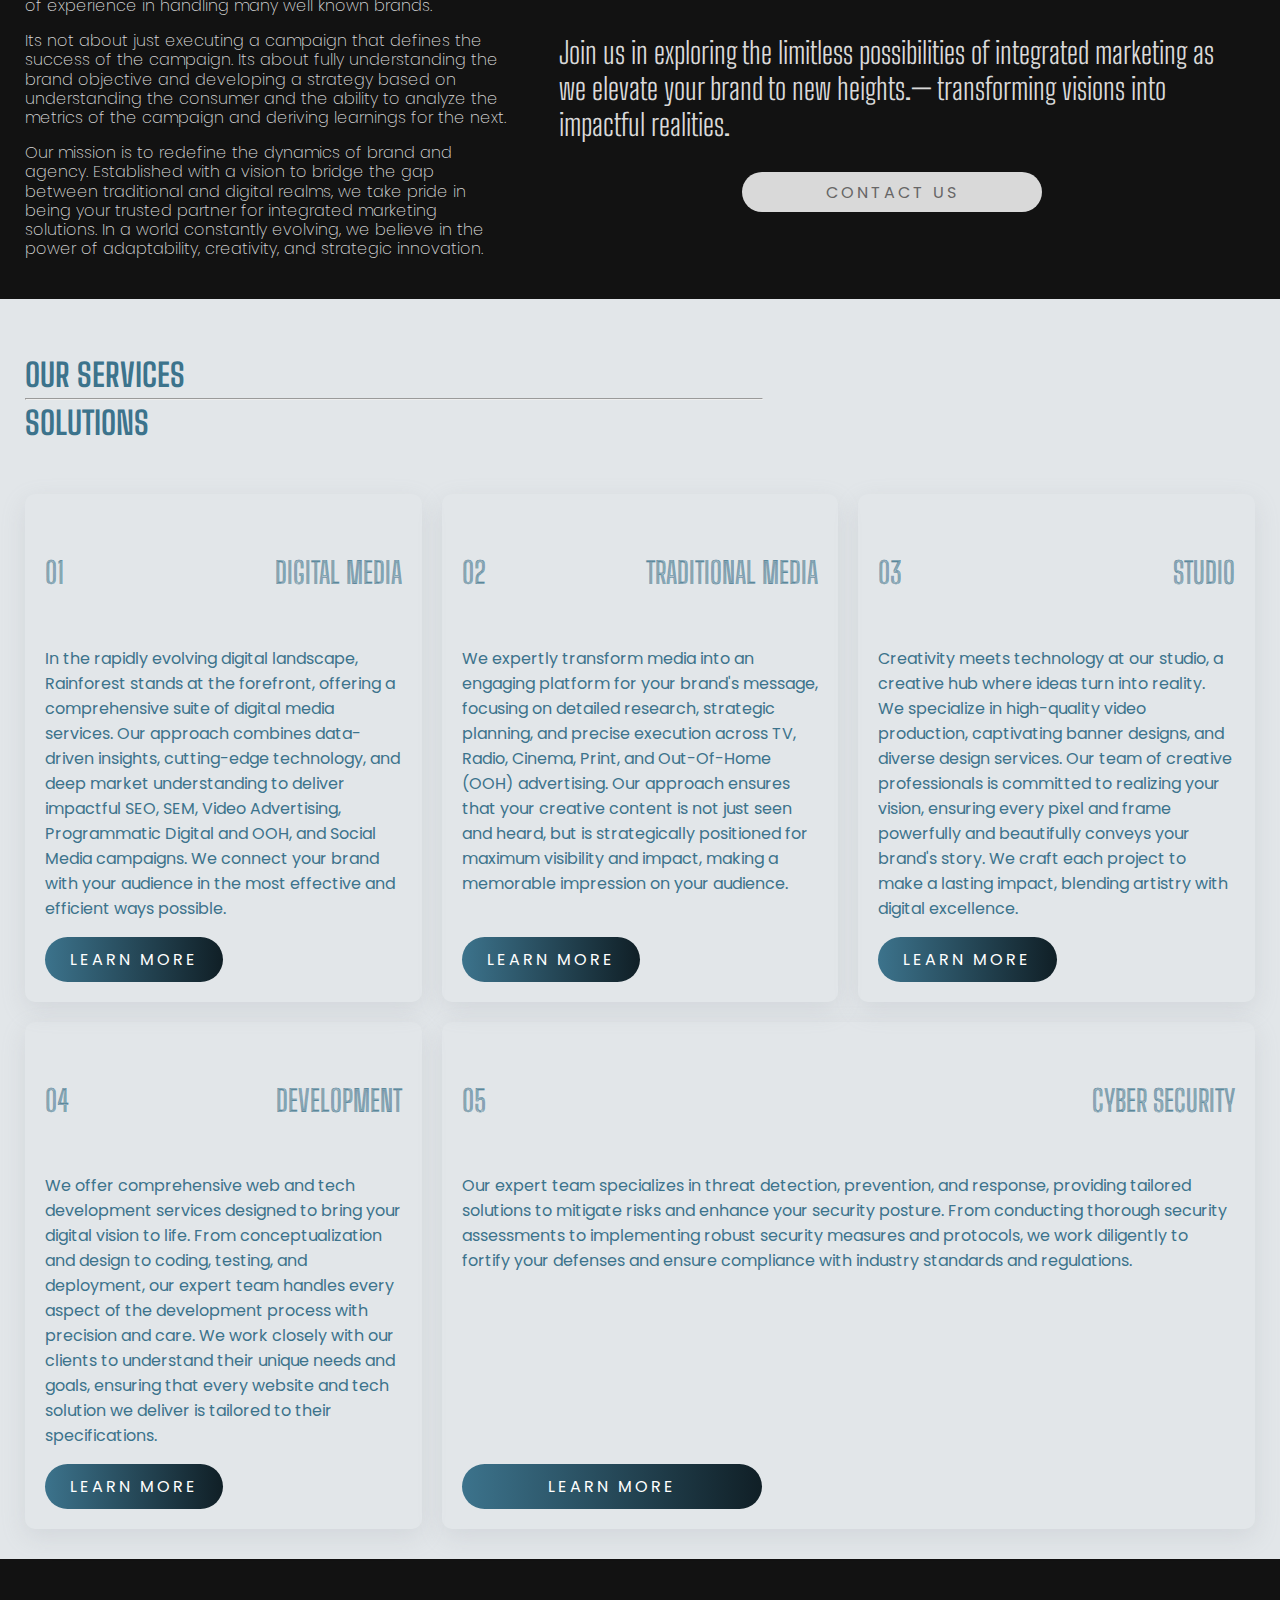
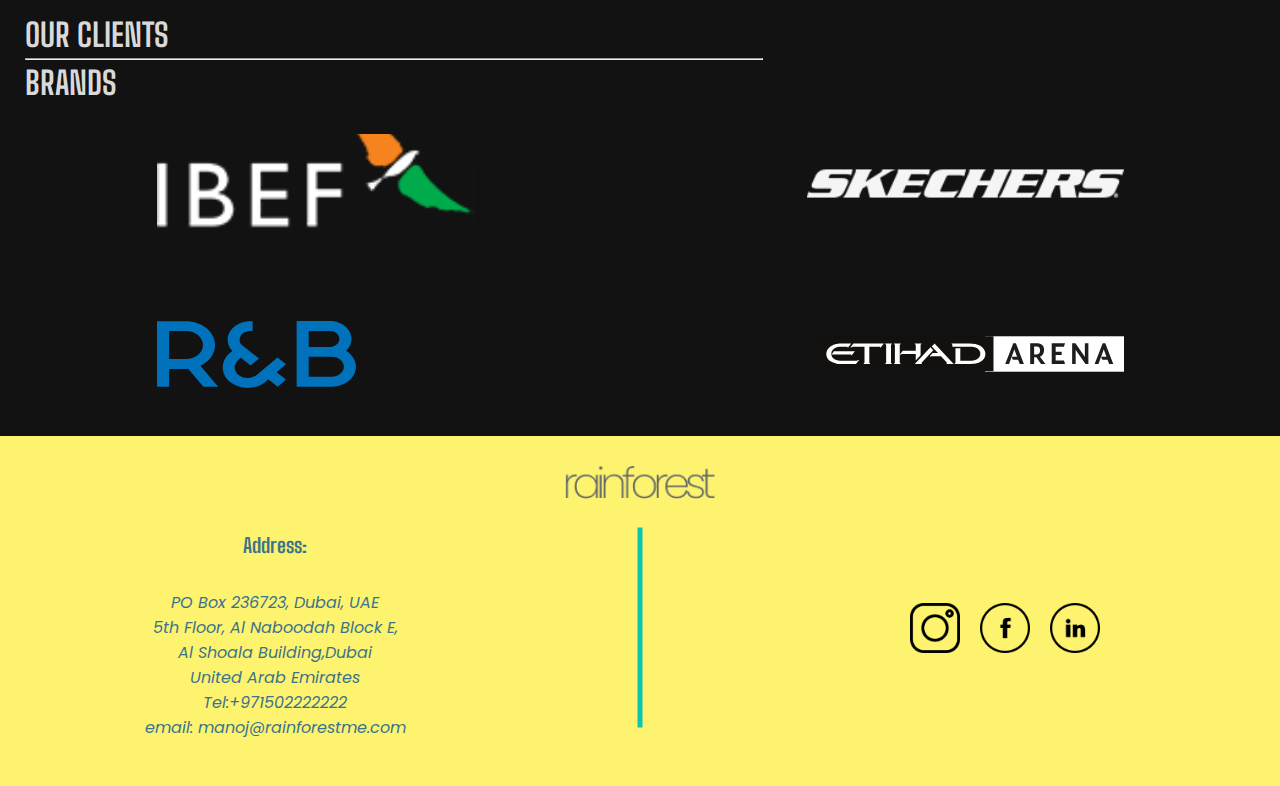
==== commit 9facff19: "footer, media query corrected" ====
--- a/index.html
+++ b/index.html
@@ -54,7 +54,7 @@
           </p>
           <a
             href="mailto:manoj@rainforestme.com,arun@rainforestme.com"
-            class="btn"
+            class="btn btn--contact"
             >Contact Us
           </a>
         </div>
@@ -104,7 +104,7 @@
         </p>
         <a
           href="mailto:manoj@rainforestme.com,arun@rainforestme.com"
-          class="btn light aboutBtn"
+          class="btn btn--contact light aboutBtn"
           >Contact Us
         </a>
       </div>
@@ -194,22 +194,25 @@
       <div class="logo">
         <img src="images/rainforestlogo.png" alt="Rainforest Agency Logo" />
       </div>
-      <address>
-        <h5>Address:</h5>
-        <p>
-          PO Box 236723, Dubai, UAE<br />
-          5th Floor, Al Naboodah Block E,<br />
-          Al Shoala Building,Dubai<br />
-          United Arab Emirates<br />
-          Tel:+971502222222<br />
-          email: manoj@rainforestme.com
-        </p>
-      </address>
-      <div class="social">
-        <img src="images/instagram.png" alt="Instagram icon " />
-        <img src="images/facebook.png" alt="facebook icon" />
-        <img src="images/linkedin.png" alt="linkedIn icon" />
-      </div>
+      <section class="contact-details">
+        <address>
+          <h5>Address:</h5>
+          <p>
+            PO Box 236723, Dubai, UAE<br />
+            5th Floor, Al Naboodah Block E,<br />
+            Al Shoala Building,Dubai<br />
+            United Arab Emirates<br />
+            Tel:+971502222222<br />
+            email: manoj@rainforestme.com
+          </p>
+        </address>
+        <hr />
+        <div class="social">
+          <img src="images/instagram.png" alt="Instagram icon " />
+          <img src="images/facebook.png" alt="facebook icon" />
+          <img src="images/linkedin.png" alt="linkedIn icon" />
+        </div>
+      </section>
     </footer>
   </body>
 </html>
--- a/style.css
+++ b/style.css
@@ -1,5 +1,5 @@
 :root {
-  --homePageBgClr: #fcef6e;
+  --homePageBgClr: #fdf36f;
   --primaryffClr: #3c738c;
   --generalBgClr: #e2e6e9;
   --buttonClr: linear-gradient(90deg, #3c738c, #101f26);
@@ -155,11 +155,19 @@
   text-transform: uppercase;
   background: var(--buttonClr);
   border-radius: 5rem;
-  padding: 0.5rem 2rem;
+  padding: 0.75rem 2rem;
   color: #fff;
   width: 100%;
+  letter-spacing: 0.3rem;
+}
+
+.btn--contact {
+  width: 90%;
   max-width: 30rem;
-  letter-spacing: 0.3rem;
+}
+.btn-back {
+  width: 90%;
+  max-width: 30rem;
 }
 
 /* aboutUs - section */
@@ -230,6 +238,8 @@
 .btn-service {
   margin-left: 0;
   padding: 1rem 1.5rem;
+  width: 90%;
+  max-width: 30rem;
 }
 
 /* clients section */
@@ -255,12 +265,13 @@
 /* footer section */
 
 #contact-page {
-  background-color: var(--newPageBgVar);
-}
+  background-color: var(--homePageBgClr);
+  padding: 3rem;
+}
+
 .footer {
   text-align: center;
   padding: 3rem 2.5rem;
-  background-color: var(--generalBgClr);
 }
 .logo img {
   margin: 0 auto;
@@ -281,6 +292,16 @@
 
 .social img {
   width: 50px;
+}
+.contact-details {
+  display: grid;
+  gap: 2rem;
+  grid-template-columns: 1fr;
+  justify-content: center;
+  align-items: center;
+}
+.contact-details hr {
+  display: none;
 }
 
 /* digital marketing services page  */
@@ -488,7 +509,7 @@
     display: none;
   }
   .hero-image {
-    max-width: 70%;
+    max-width: 55%;
     margin: 0 auto;
   }
   .list {
@@ -558,8 +579,30 @@
     display: grid;
     grid-template-columns: repeat(2, 1fr);
   }
+
+  .social {
+    display: flex;
+    align-items: center;
+    justify-content: center;
+  }
+
+  .contact-details {
+    grid-template-columns: 1fr auto 1fr;
+    justify-content: center;
+    align-items: center;
+  }
+  .contact-details hr {
+    background-color: var(--newGreen);
+    display: grid;
+    rotate: 90deg;
+    height: 5px;
+    width: 20rem;
+    border: 0;
+  }
+
   /* digital marketing services 768px size */
   .intro {
+    grid-template-columns: 1fr 1fr;
     grid-template-columns: 1fr 1fr;
     gap: 2rem;
   }
@@ -571,9 +614,16 @@
   .digi-img {
     grid-column: 2/3;
     grid-row: 1/3;
-    padding-top: 5rem;
-  }
-  .digi-img img {
+    /* padding-top: 5rem; */
+  }
+
+  .service-img {
+    justify-self: center;
+    align-self: center;
+  }
+  .service-img img {
+    max-width: 100%;
+    margin-inline: auto;
     border-radius: 0 100px 0 100px;
     border: 1rem solid var(--generalBgClr);
   }
@@ -611,31 +661,30 @@
     grid-column: 2/3;
     grid-row: 1/3;
     padding-top: 5rem;
-}
-
-/* development section */
-
-.development-img {
-  grid-column: 2/3;
-  grid-row: 1/3;
-  padding-top: 5rem;
-}
-#development .btn-back {
-  grid-column: 1/-1;
-  grid-row: 3/4;
-}
-/* cyber section */
-.cyber-img {
-  grid-column: 2/3;
-  grid-row: 1/3;
-  padding-top: 5rem;
-}
-#cyber .btn-back {
-  grid-column: 1/-1;
-  grid-row: 3/4;
-}
-
-
+  }
+
+  /* development section */
+
+  .development-img {
+    grid-column: 2/3;
+    grid-row: 1/3;
+    padding-top: 5rem;
+  }
+  #development .btn-back {
+    grid-column: 1/-1;
+    grid-row: 3/4;
+  }
+  /* cyber section */
+  .cyber-img {
+    grid-column: 2/3;
+    grid-row: 1/3;
+    padding-top: 5rem;
+  }
+  #cyber .btn-back {
+    grid-column: 1/-1;
+    grid-row: 3/4;
+  }
+}
 
 @media screen and (min-width: 1024px) {
   /* navigation */
@@ -654,16 +703,29 @@
     grid-row: 1/3;
     max-width: 100%;
   }
-  .btn {
-    width: 60%;
+
+  .hero-image img {
+    width: 100%;
+    height: 100%;
+    object-fit: cover;
+  }
+  .btn-service {
+    width: 50%;
   }
   /* digital marketing services 1240px size */
+
   .intro h1 {
     padding-top: 2rem;
   }
   .contents {
     grid-template-columns: 1fr 1fr 1fr;
     margin-top: 3rem;
+  }
+  .service-img img {
+    max-width: 100%;
+  }
+  .service-img {
+    padding: 5rem;
   }
 
   .pooh {
@@ -718,7 +780,18 @@
   #service-page {
     grid-template-columns: repeat(3, 1fr);
   }
+  .service {
+    display: grid;
+    grid-template-columns: subgrid;
+    grid-template-columns: 1fr;
+    grid-template-rows: 0.25fr 1fr 0.1fr;
+  }
+
+  #cyber .contents {
+    grid-template-columns: repeat(3, 1fr);
+  }
   .cyber {
+    grid-template-columns: 1fr;
     grid-column: 2/4;
     grid-row: 3/4;
   }
@@ -731,7 +804,7 @@
     margin-top: 0;
   }
   /* digital marketing page */
-  .contents {
+  .digital-contents {
     grid-template-columns: repeat(4, 1fr);
   }
   .pooh {
@@ -742,4 +815,9 @@
     grid-column: 4/5;
     grid-row: 2/3;
   }
-}
+
+  /* cyber section at 1440px */
+  .cyber-contents {
+    grid-template-columns: repeat(3, 1fr);
+  }
+}
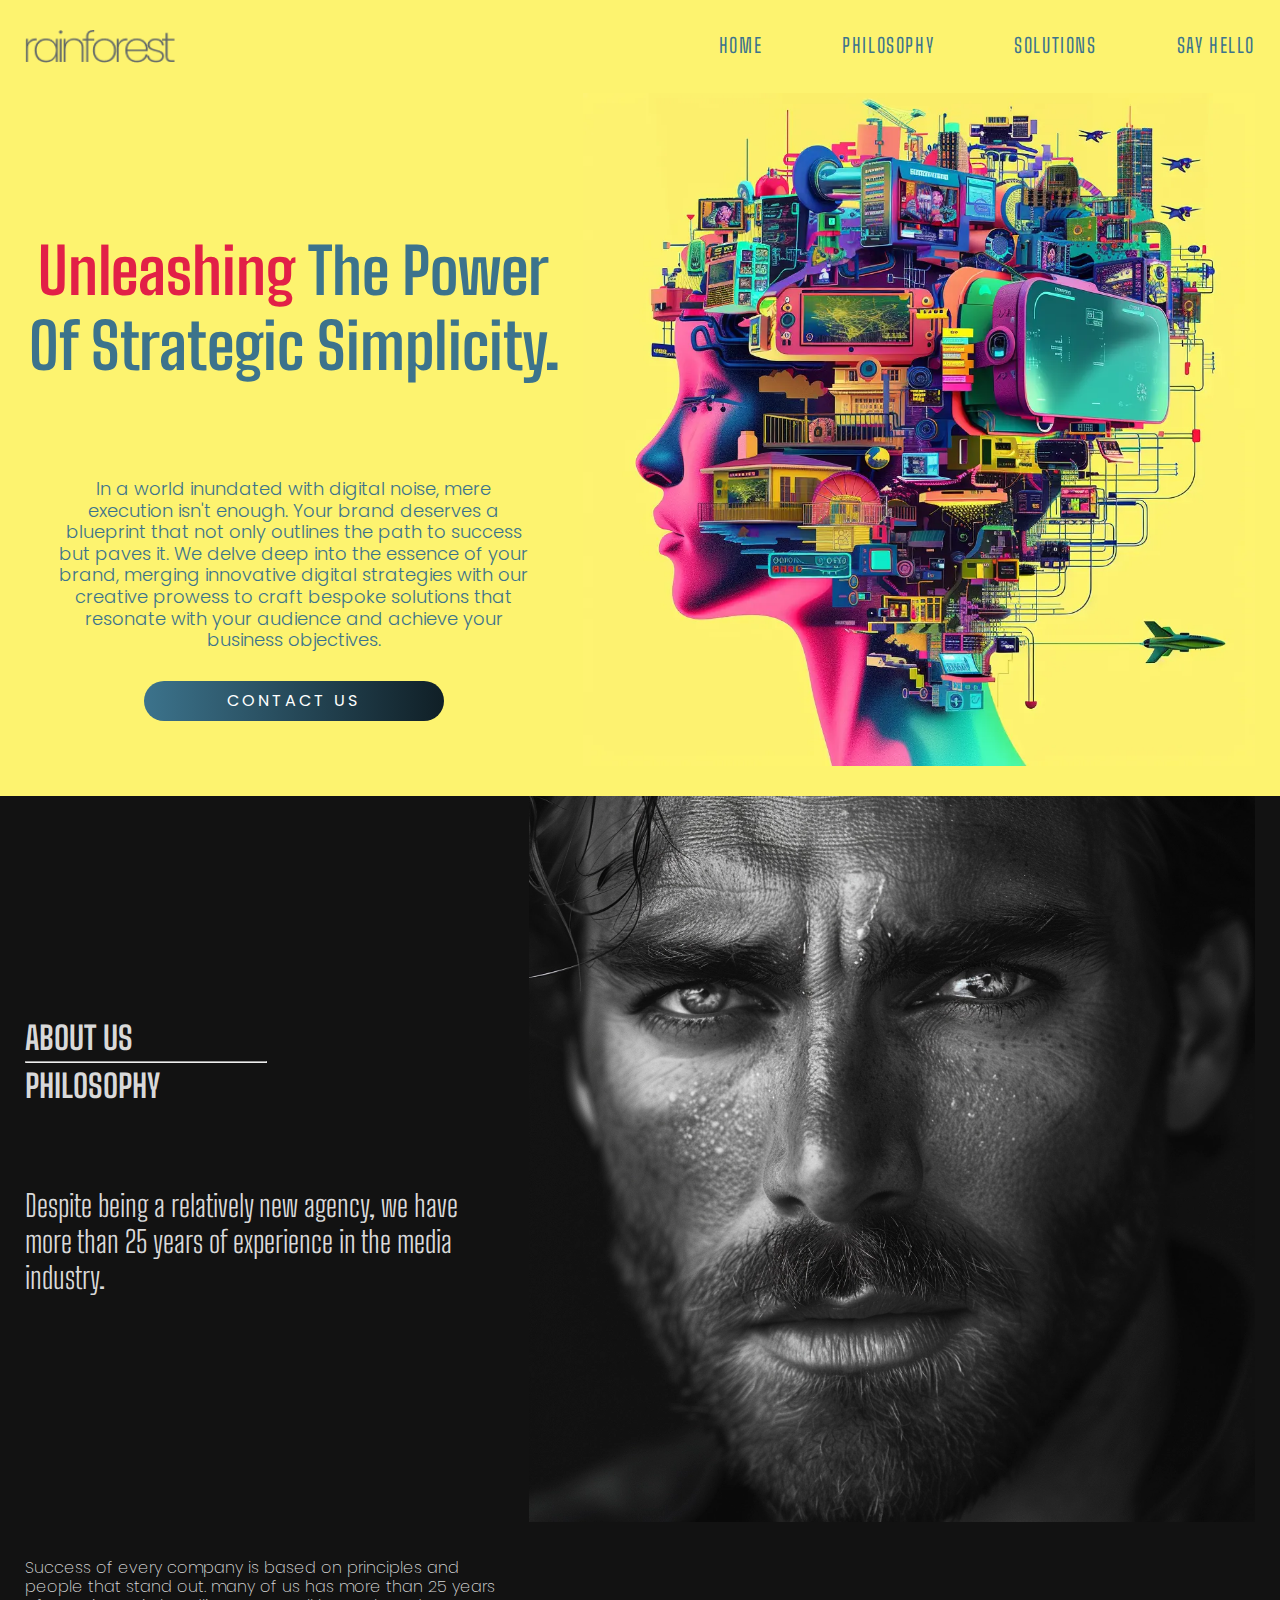
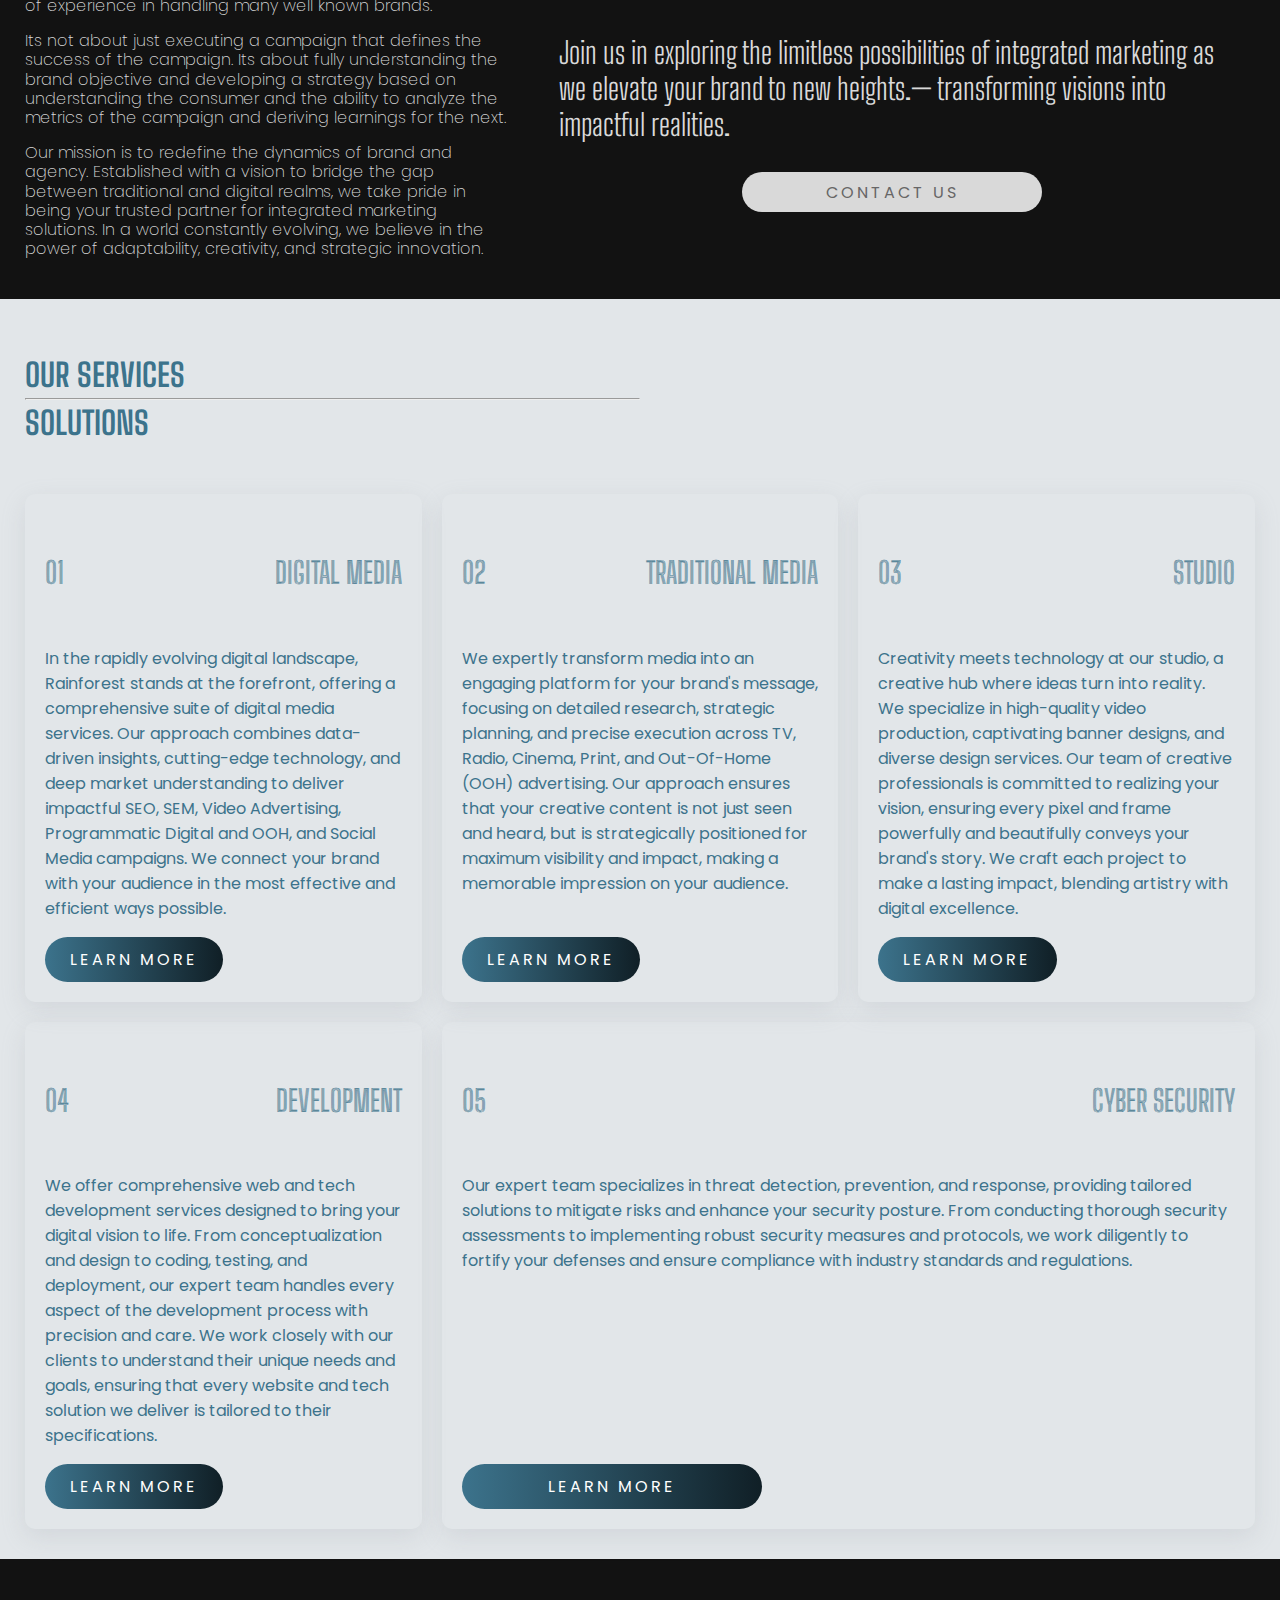
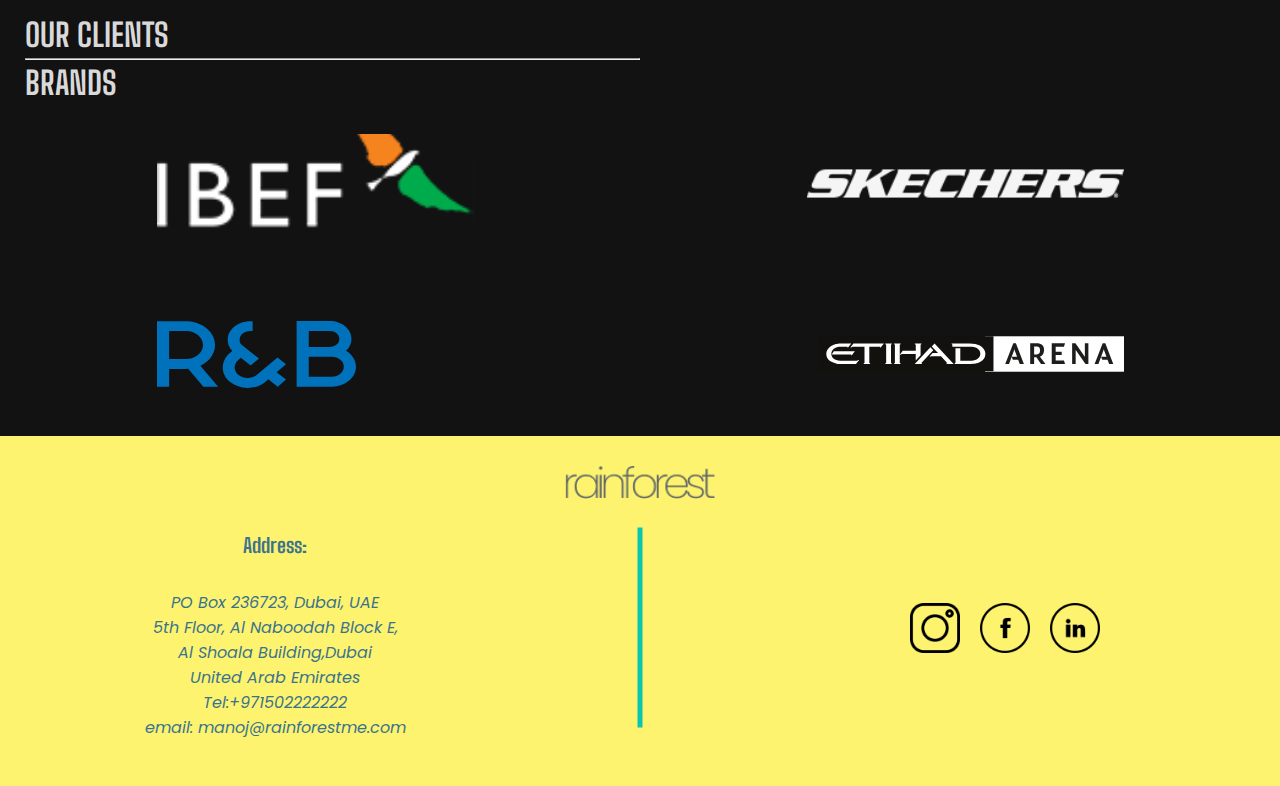
==== commit dffc0689: "images optimized and revised" ====
--- a/index.html
+++ b/index.html
@@ -39,7 +39,7 @@
         </h1>
         <div class="hero-image">
           <img
-            src="images/hero v5.png"
+            src="images/resized Images/hero/hero@2X.webp"
             alt="digital artistic head image of a person  in dark yellow background"
           />
         </div>
--- a/style.css
+++ b/style.css
@@ -192,7 +192,7 @@
 }
 hr {
   margin: 4px 0;
-  width: 60%;
+  width: 50%;
 }
 
 .subHeading1 {
@@ -622,7 +622,7 @@
     align-self: center;
   }
   .service-img img {
-    max-width: 100%;
+    max-width: 80%;
     margin-inline: auto;
     border-radius: 0 100px 0 100px;
     border: 1rem solid var(--generalBgClr);
@@ -722,7 +722,7 @@
     margin-top: 3rem;
   }
   .service-img img {
-    max-width: 100%;
+    max-width: 80%;
   }
   .service-img {
     padding: 5rem;
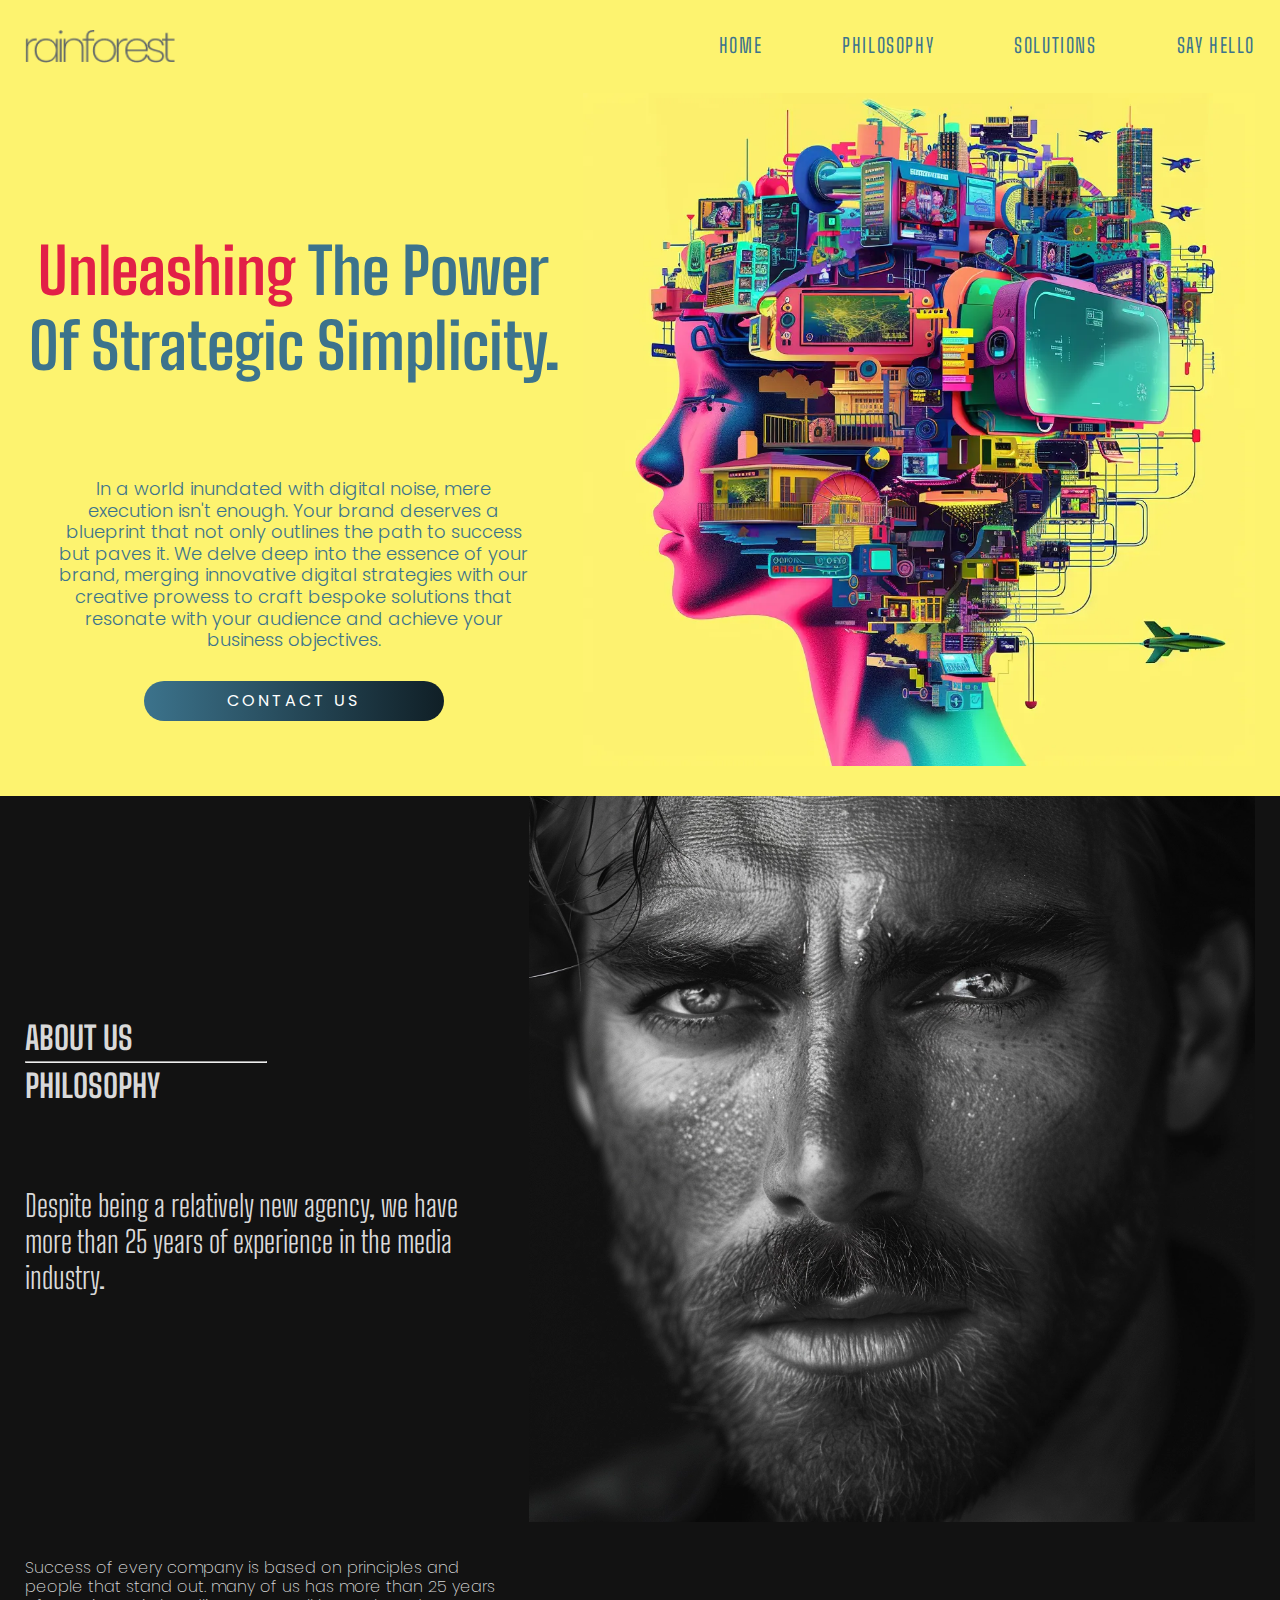
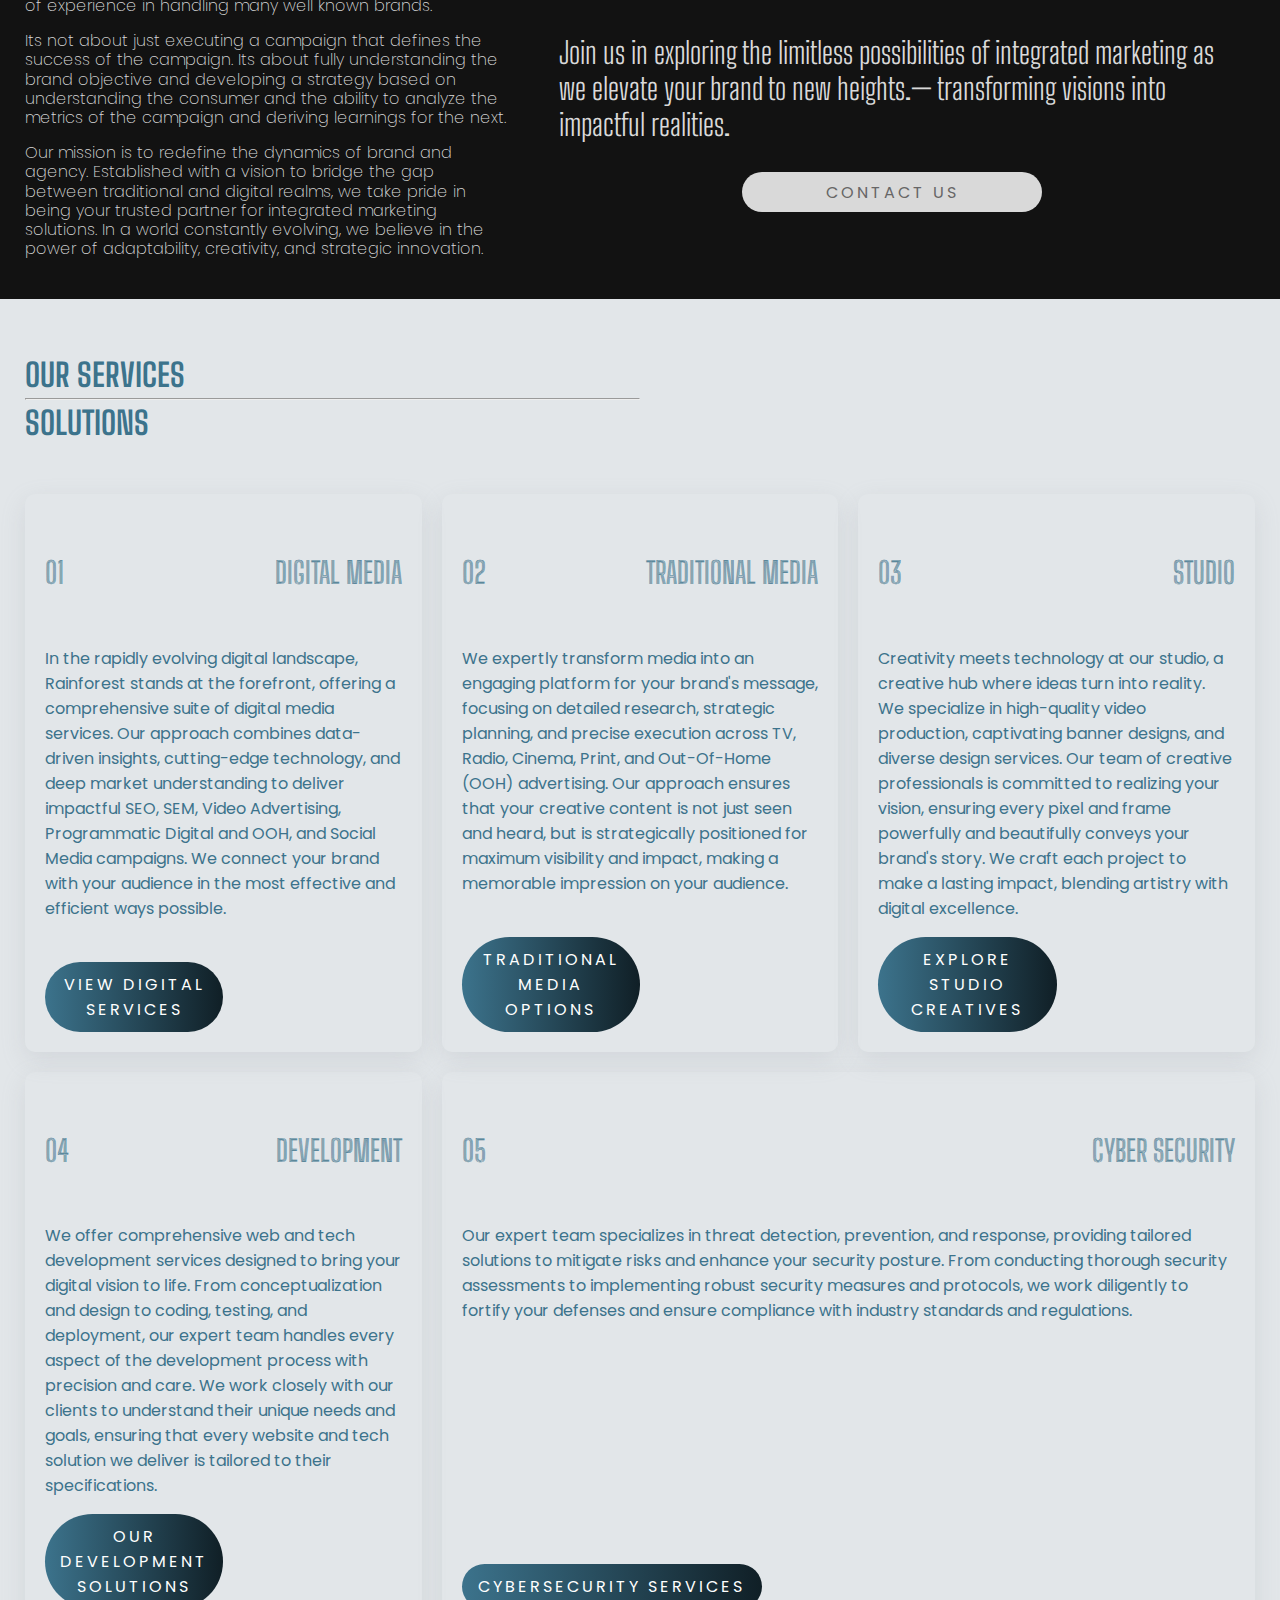
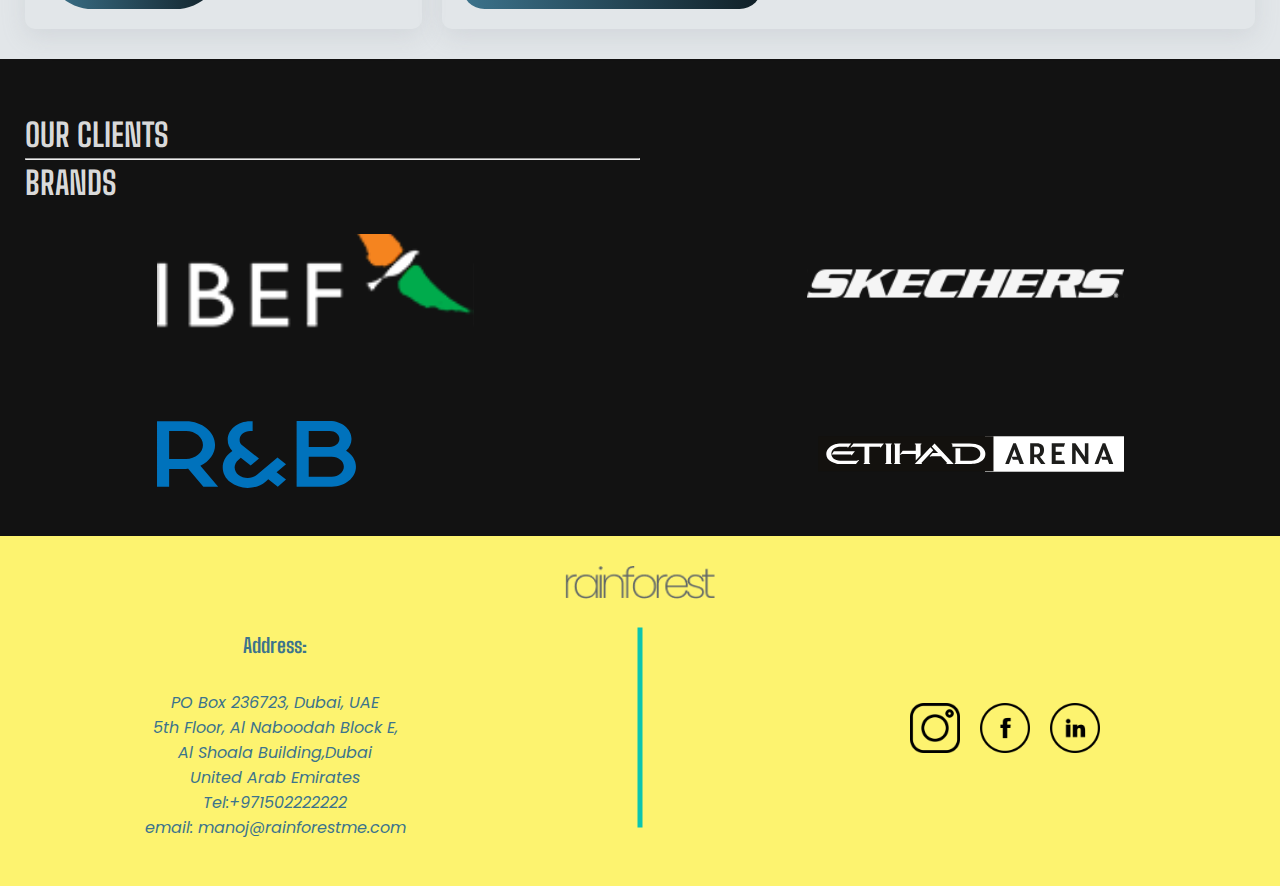
==== commit ebd7583a: "a link home page updated" ====
--- a/index.html
+++ b/index.html
@@ -3,6 +3,10 @@
   <head>
     <meta charset="UTF-8" />
     <meta name="viewport" content="width=device-width, initial-scale=1.0" />
+    <meta
+      name="description"
+      content="Our expert team provides robust vulnerability assessments, penetration testing, and 24/7 security monitoring to protect your systems from cyber threats. We also offer in-depth compliance and risk management solutions to ensure your operations meet regulatory standards and maintain customer trust. Strengthen your defenses and secure your business's future with our advanced cybersecurity consulting and incident response services."
+    />
     <title>Rainforest Agency</title>
     <link rel="stylesheet" href="style.css" />
     <script src="app.js" defer></script>
@@ -126,7 +130,7 @@
           We connect your brand with your audience in the most effective and
           efficient ways possible.
         </p>
-        <a href="digital.html" class="btn btn-service">Learn More</a>
+        <a href="digital.html" class="btn btn-service">View Digital Services</a>
       </div>
       <div class="service traditional">
         <h4><span>02</span> <span>Traditional Media</span></h4>
@@ -138,7 +142,9 @@
           not just seen and heard, but is strategically positioned for maximum
           visibility and impact, making a memorable impression on your audience.
         </p>
-        <a href="traditional.html" class="btn btn-service">Learn More</a>
+        <a href="traditional.html" class="btn btn-service"
+          >Traditional Media Options</a
+        >
       </div>
       <div class="service studio">
         <h4><span>03</span> <span>Studio</span></h4>
@@ -151,7 +157,9 @@
           story. We craft each project to make a lasting impact, blending
           artistry with digital excellence.
         </p>
-        <a href="studio.html" class="btn btn-service">Learn More</a>
+        <a href="studio.html" class="btn btn-service"
+          >Explore Studio Creatives</a
+        >
       </div>
       <div class="service development">
         <h4><span>04</span> <span>Development</span></h4>
@@ -164,7 +172,9 @@
           ensuring that every website and tech solution we deliver is tailored
           to their specifications.
         </p>
-        <a href="development.html" class="btn btn-service">Learn More</a>
+        <a href="development.html" class="btn btn-service"
+          >Our Development Solutions</a
+        >
       </div>
       <div class="service cyber">
         <h4><span>05</span> <span>Cyber Security</span></h4>
@@ -176,7 +186,7 @@
           diligently to fortify your defenses and ensure compliance with
           industry standards and regulations.
         </p>
-        <a href="cyber.html" class="btn btn-service">Learn More</a>
+        <a href="cyber.html" class="btn btn-service">Cybersecurity Services</a>
       </div>
     </section>
     <section id="client-page">
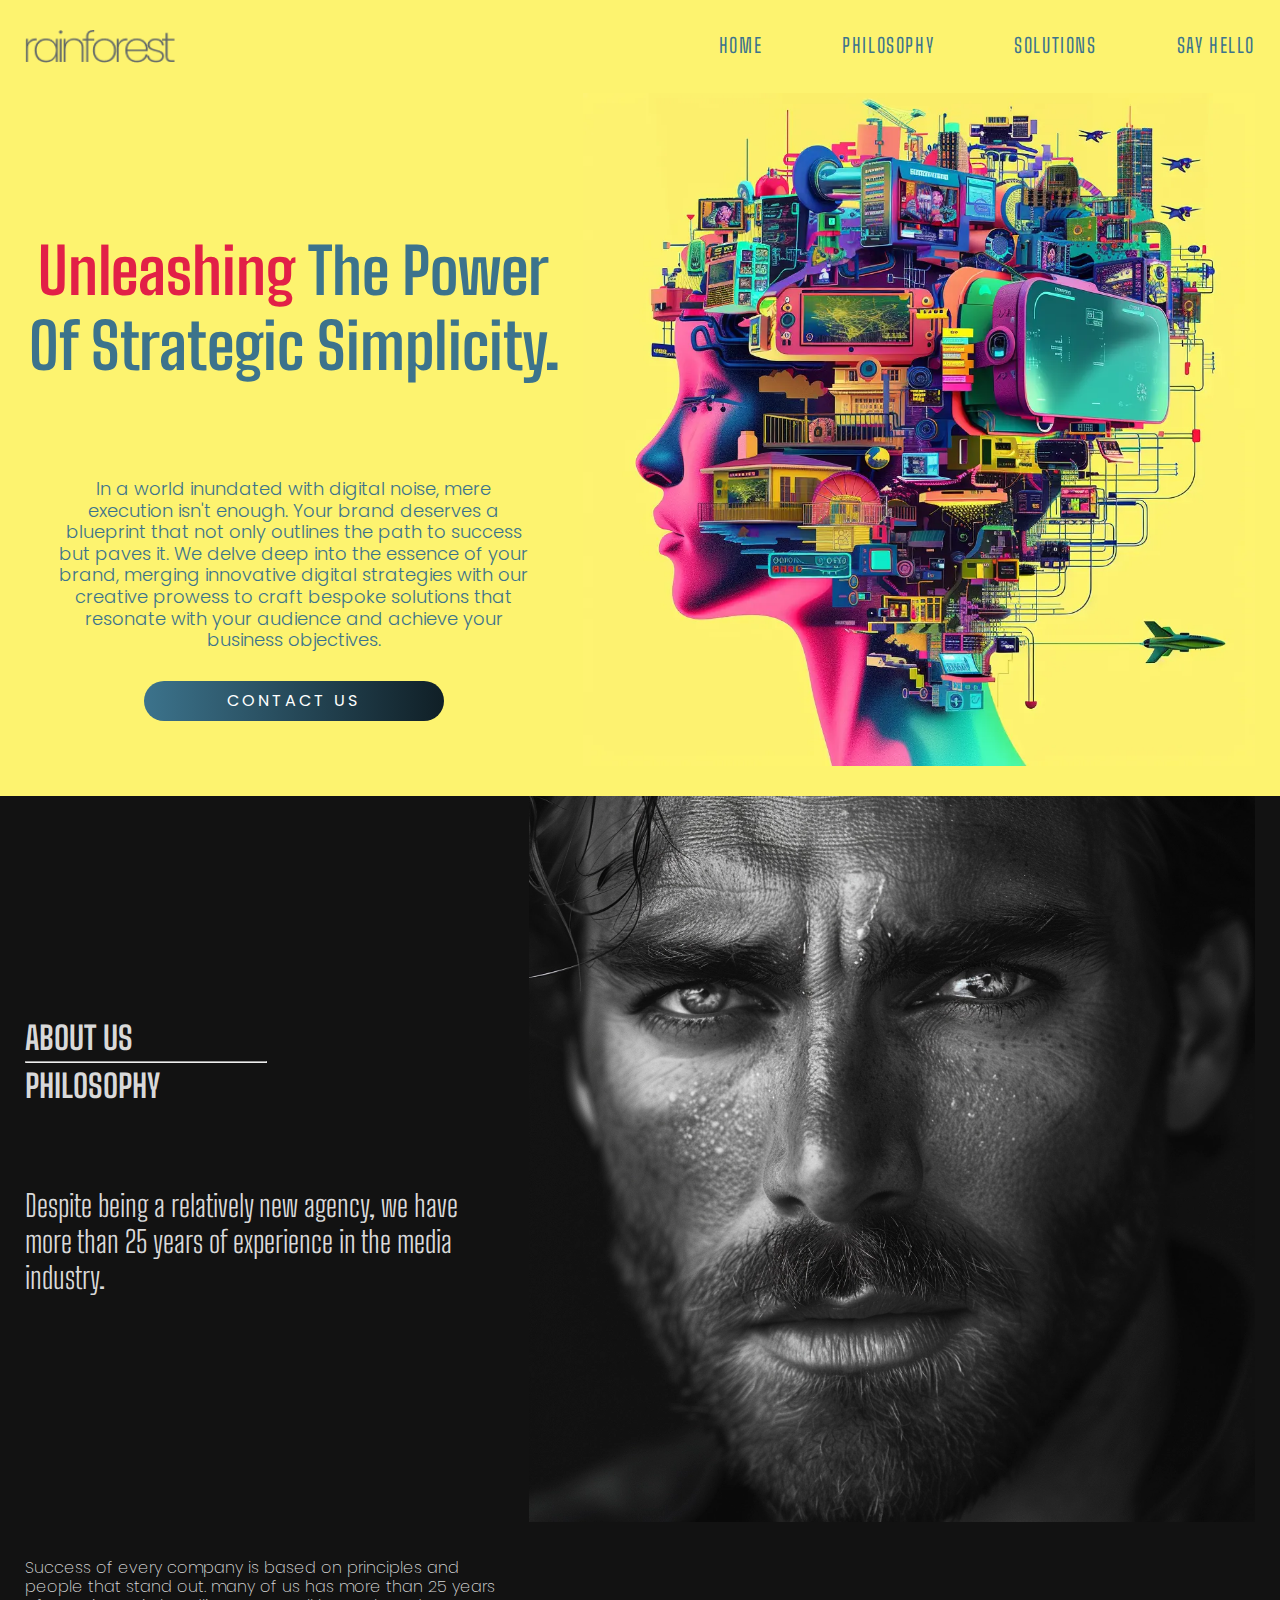
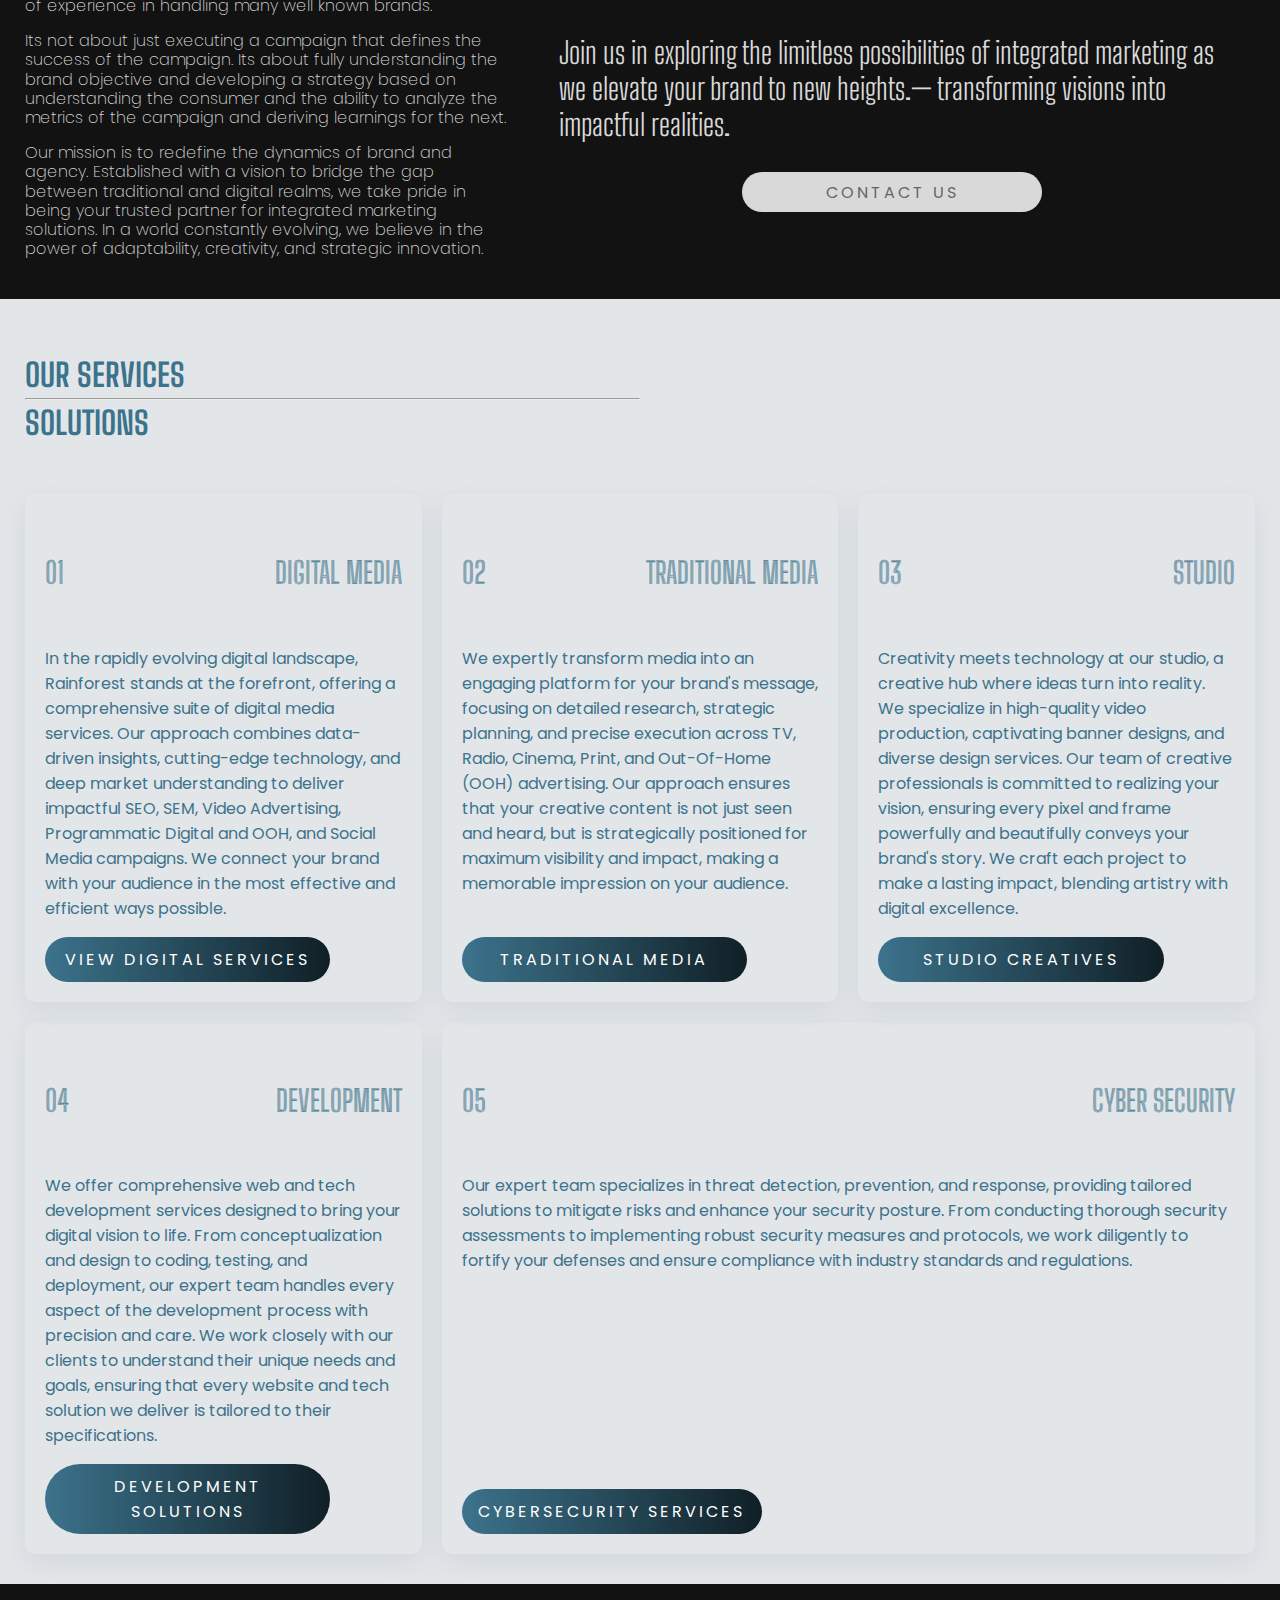
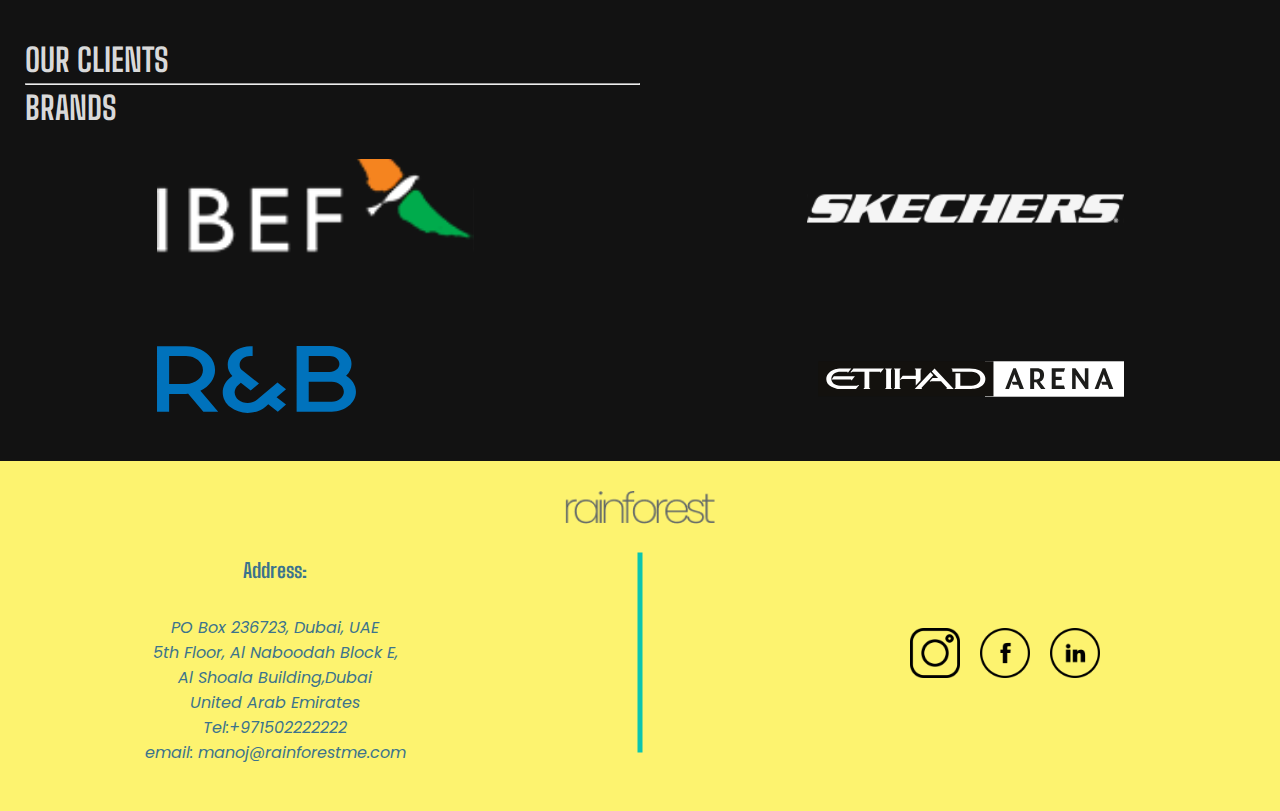
==== commit ae225db5: "link description" ====
--- a/index.html
+++ b/index.html
@@ -143,8 +143,8 @@
           visibility and impact, making a memorable impression on your audience.
         </p>
         <a href="traditional.html" class="btn btn-service"
-          >Traditional Media Options</a
-        >
+          >Traditional Media
+        </a>
       </div>
       <div class="service studio">
         <h4><span>03</span> <span>Studio</span></h4>
@@ -157,9 +157,7 @@
           story. We craft each project to make a lasting impact, blending
           artistry with digital excellence.
         </p>
-        <a href="studio.html" class="btn btn-service"
-          >Explore Studio Creatives</a
-        >
+        <a href="studio.html" class="btn btn-service">Studio Creatives</a>
       </div>
       <div class="service development">
         <h4><span>04</span> <span>Development</span></h4>
@@ -173,7 +171,7 @@
           to their specifications.
         </p>
         <a href="development.html" class="btn btn-service"
-          >Our Development Solutions</a
+          >Development Solutions</a
         >
       </div>
       <div class="service cyber">
--- a/style.css
+++ b/style.css
@@ -162,11 +162,11 @@
 }
 
 .btn--contact {
-  width: 90%;
+  width: 100%;
   max-width: 30rem;
 }
 .btn-back {
-  width: 90%;
+  width: 100%;
   max-width: 30rem;
 }
 
@@ -238,7 +238,7 @@
 .btn-service {
   margin-left: 0;
   padding: 1rem 1.5rem;
-  width: 90%;
+  width: 100%;
   max-width: 30rem;
 }
 
@@ -710,7 +710,7 @@
     object-fit: cover;
   }
   .btn-service {
-    width: 50%;
+    width: 80%;
   }
   /* digital marketing services 1240px size */
 
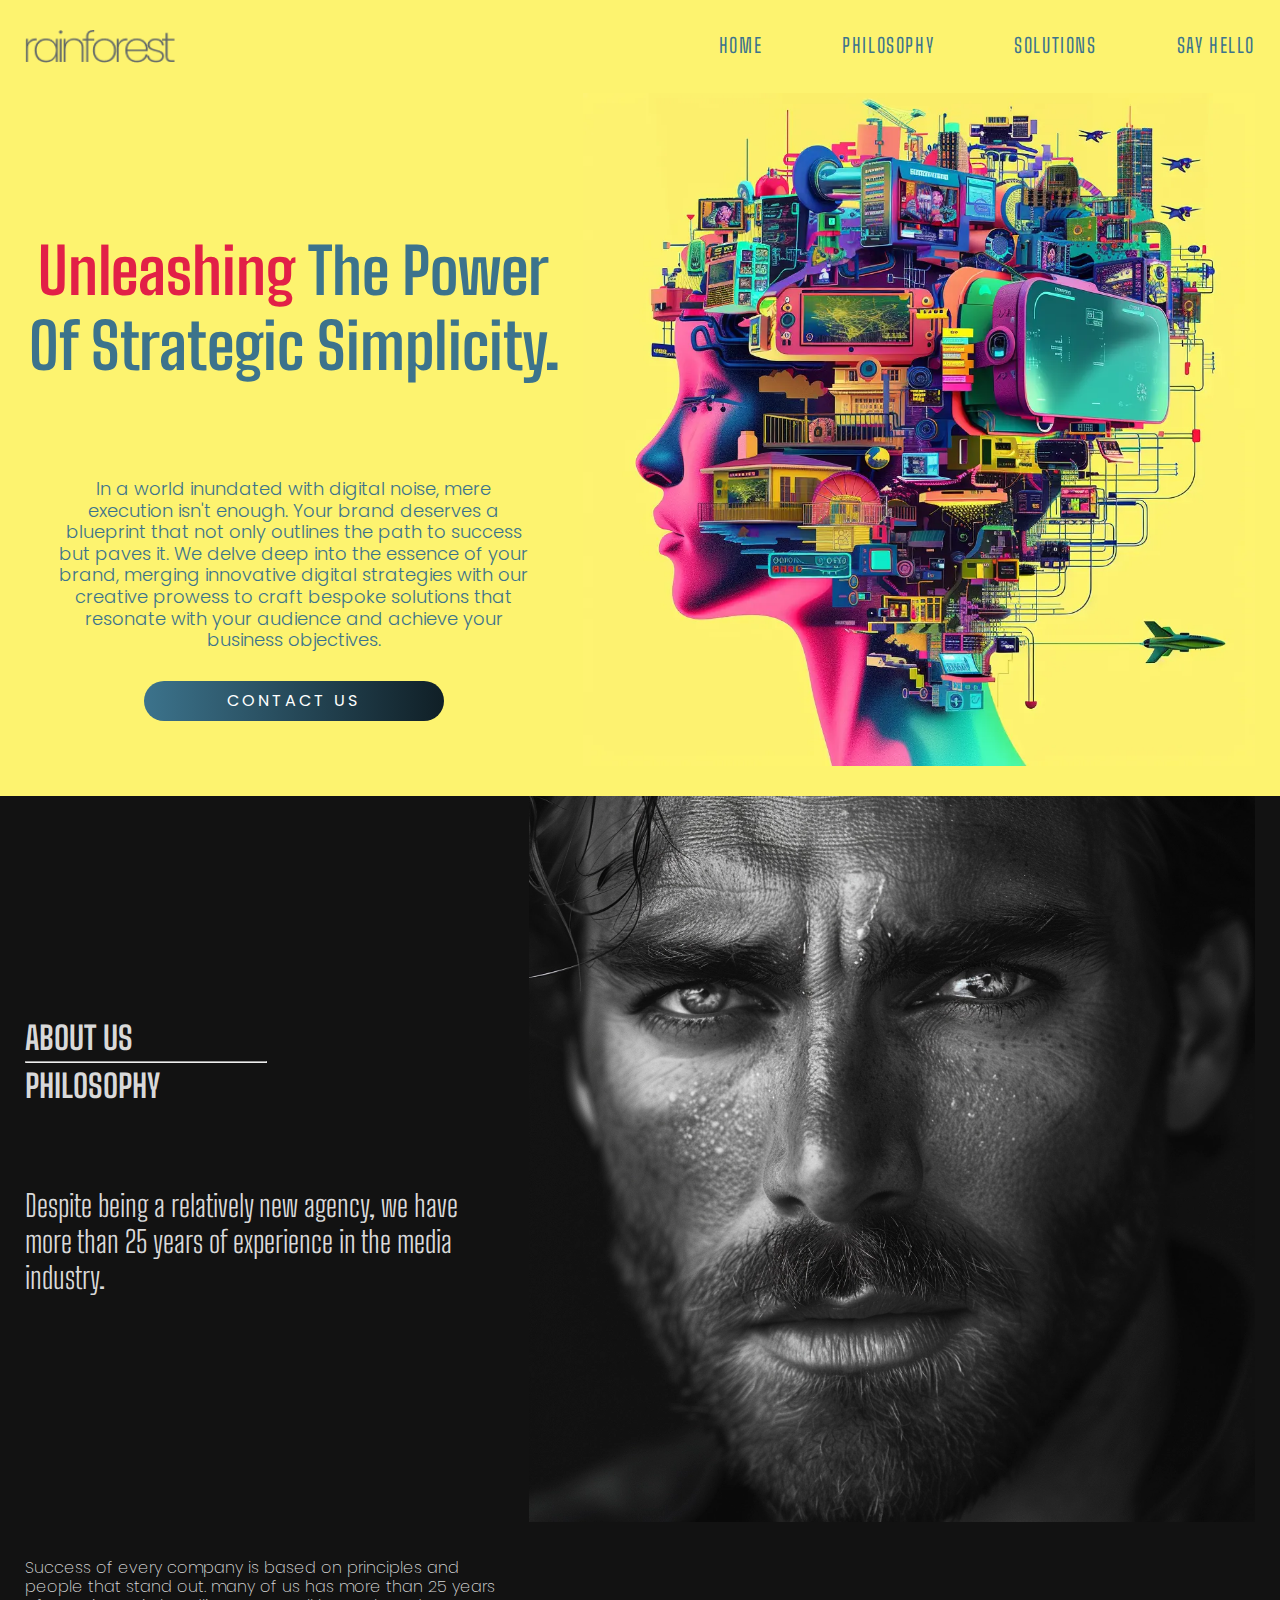
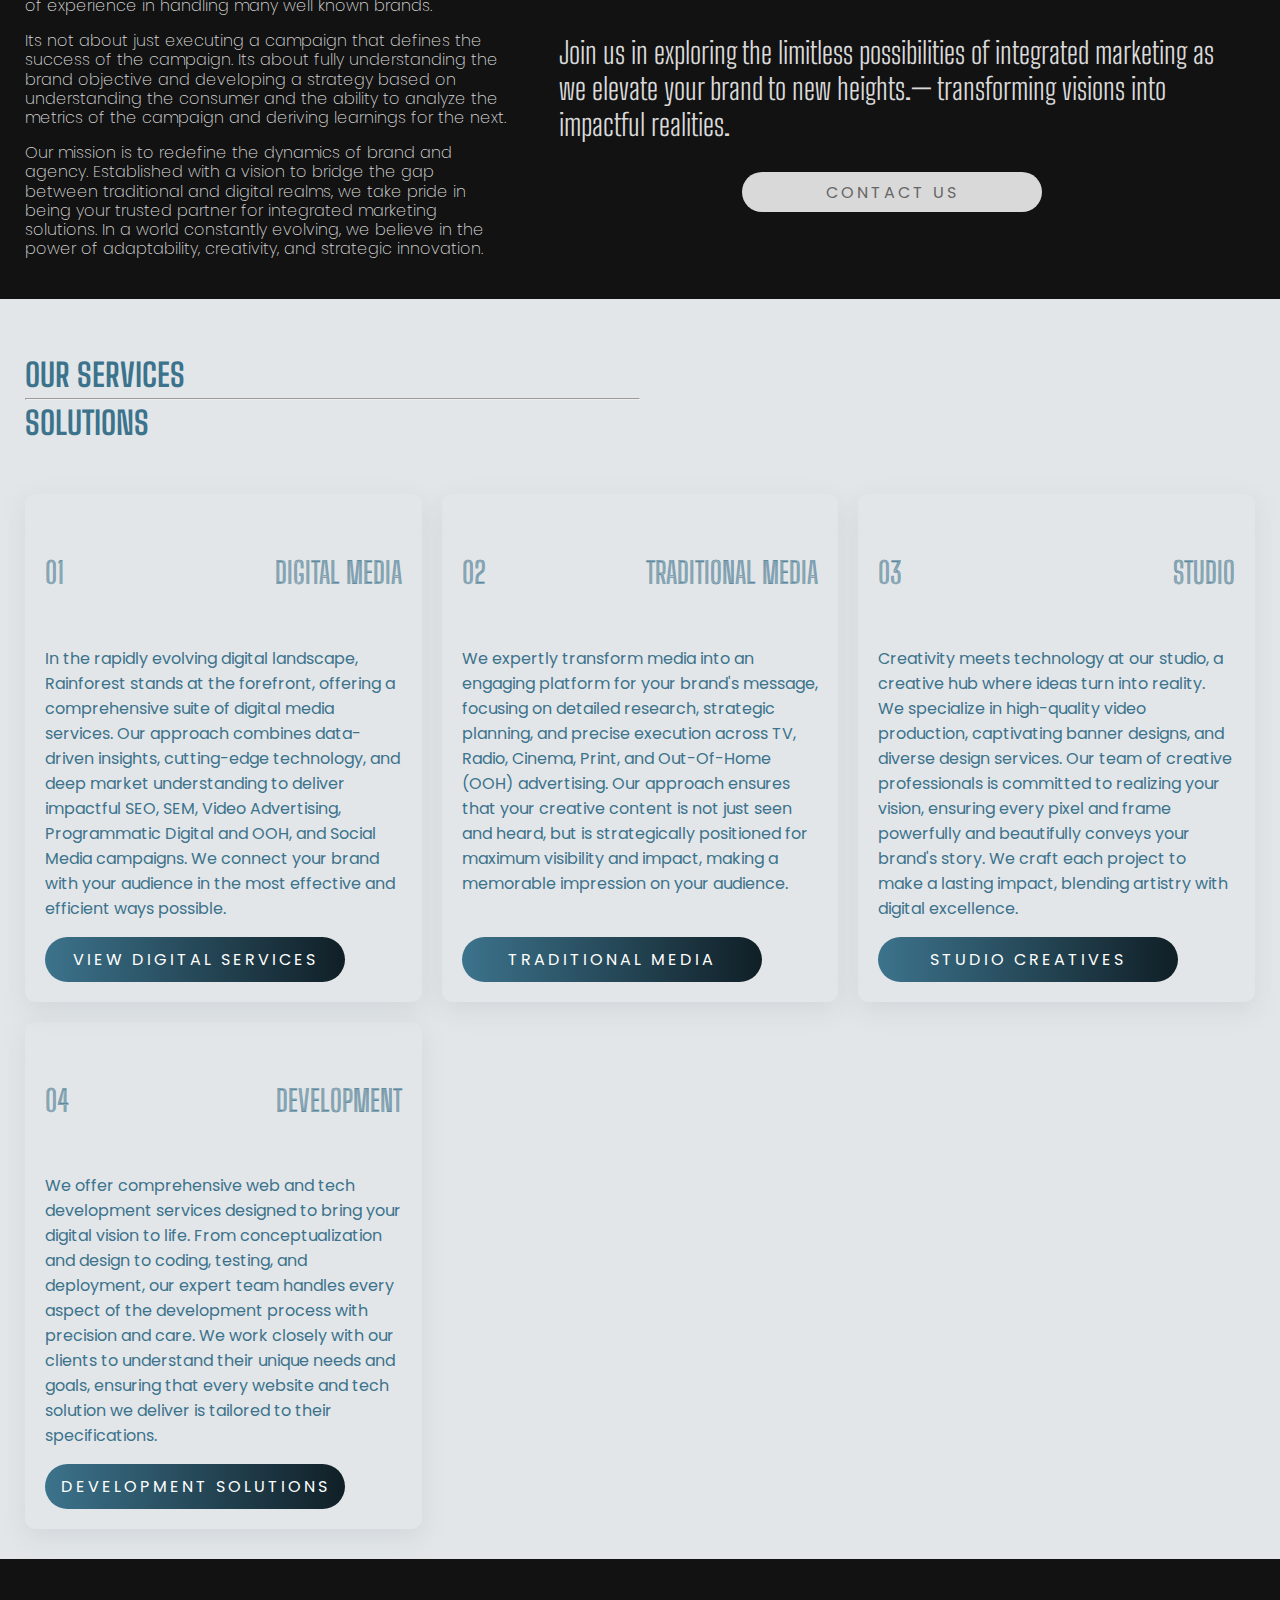
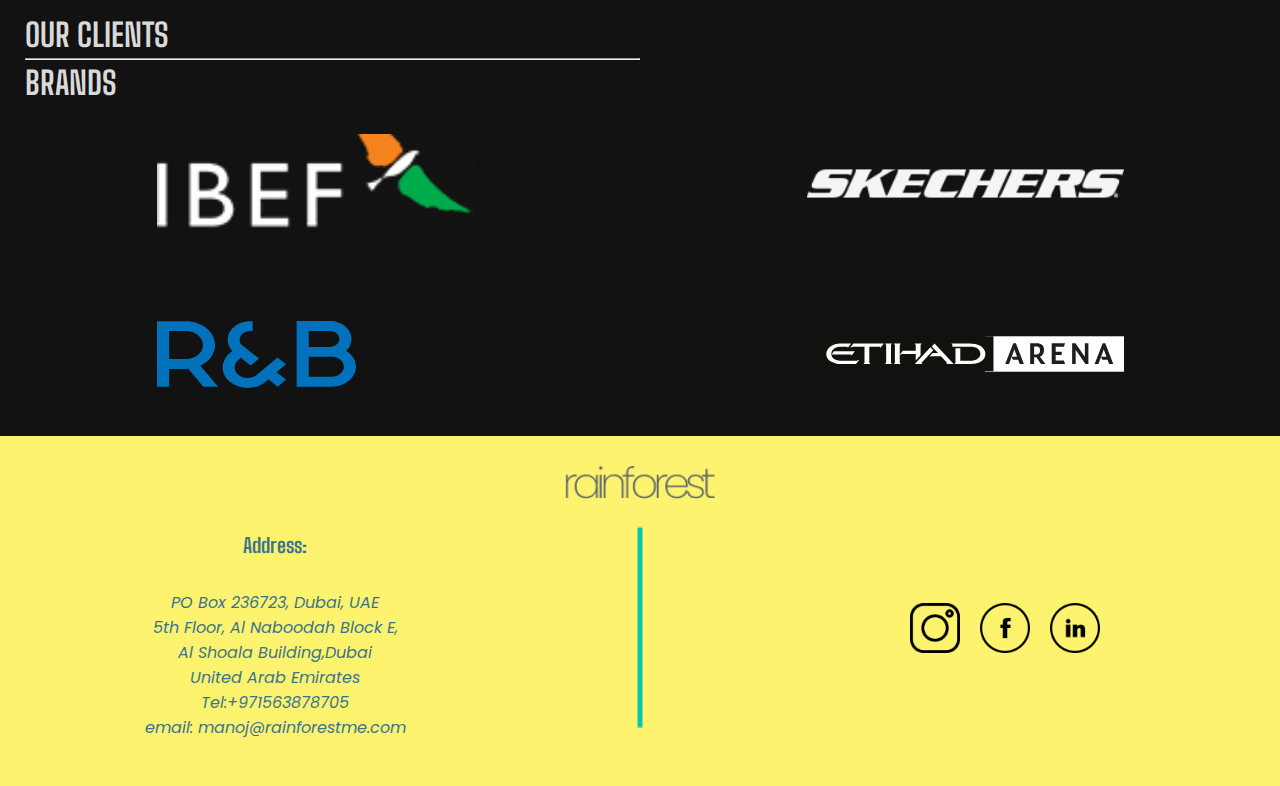
==== commit 7a4bbd68: "changed the telephone number and the cyber deleted" ====
--- a/index.html
+++ b/index.html
@@ -174,18 +174,6 @@
           >Development Solutions</a
         >
       </div>
-      <div class="service cyber">
-        <h4><span>05</span> <span>Cyber Security</span></h4>
-        <p>
-          Our expert team specializes in threat detection, prevention, and
-          response, providing tailored solutions to mitigate risks and enhance
-          your security posture. From conducting thorough security assessments
-          to implementing robust security measures and protocols, we work
-          diligently to fortify your defenses and ensure compliance with
-          industry standards and regulations.
-        </p>
-        <a href="cyber.html" class="btn btn-service">Cybersecurity Services</a>
-      </div>
     </section>
     <section id="client-page">
       <h2 class="subHeading">Our Clients</h2>
@@ -210,7 +198,7 @@
             5th Floor, Al Naboodah Block E,<br />
             Al Shoala Building,Dubai<br />
             United Arab Emirates<br />
-            Tel:+971502222222<br />
+            Tel:+971563878705<br />
             email: manoj@rainforestme.com
           </p>
         </address>
--- a/style.css
+++ b/style.css
@@ -710,7 +710,7 @@
     object-fit: cover;
   }
   .btn-service {
-    width: 80%;
+    width: 100%;
   }
   /* digital marketing services 1240px size */
 
